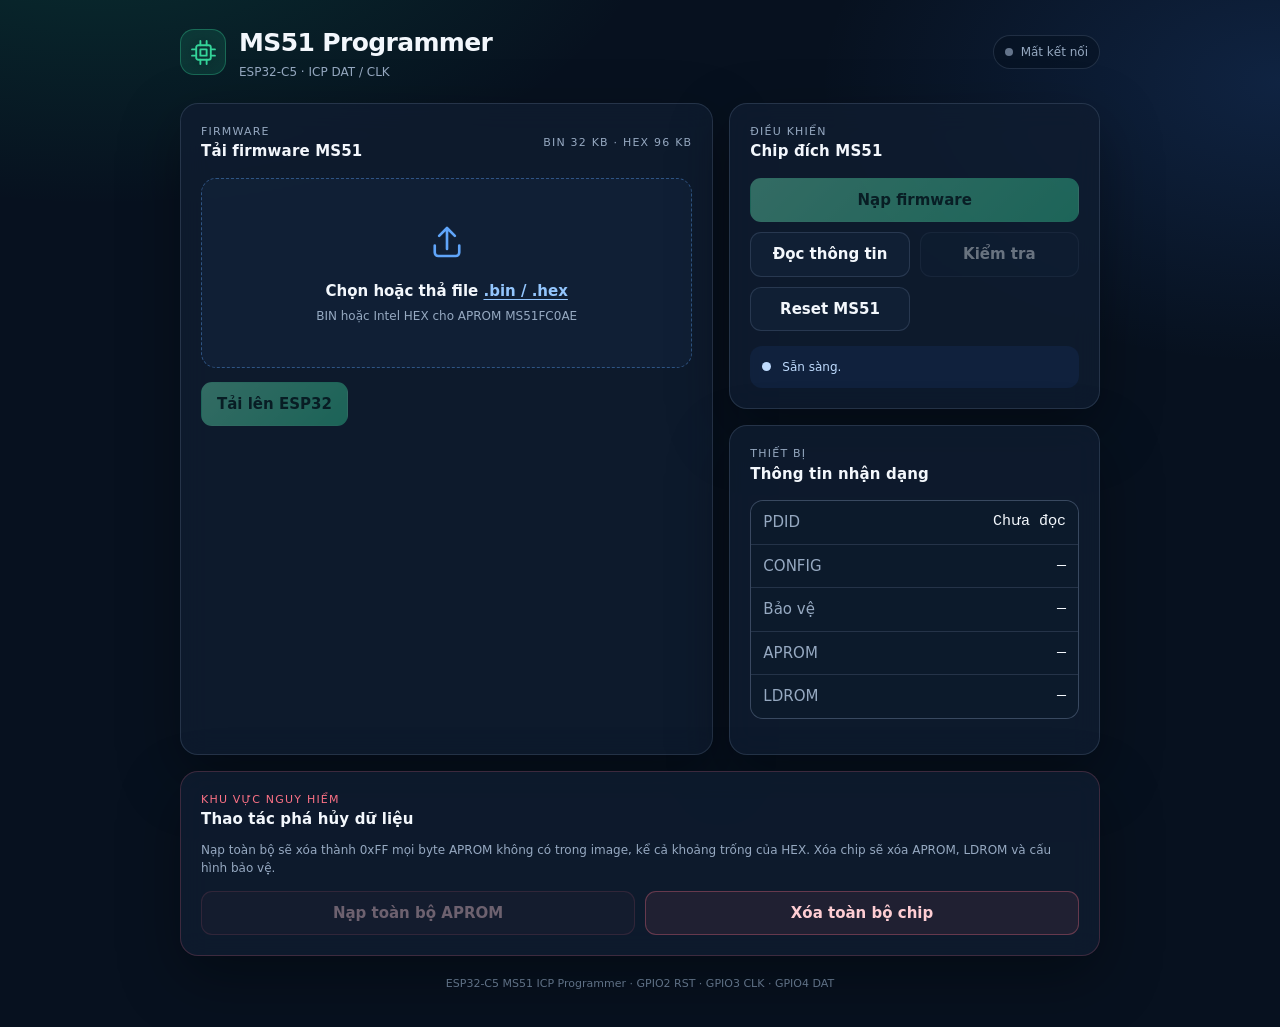
==== main/web/index.html @ 67dba5ea "Add ESP32-C5 MS51 ICP programmer" ====
<!doctype html>
<html lang="vi">
<head>
  <meta charset="utf-8">
  <meta name="viewport" content="width=device-width,initial-scale=1,viewport-fit=cover">
  <meta name="theme-color" content="#07111f">
  <title>MS51 Programmer</title>
  <style>
    :root {
      color-scheme: dark;
      --bg: #07111f;
      --panel: rgba(15, 29, 48, .82);
      --panel-2: #101f34;
      --line: rgba(148, 171, 203, .18);
      --text: #f3f7fc;
      --muted: #96a9c1;
      --primary: #34d399;
      --primary-2: #10b981;
      --blue: #60a5fa;
      --danger: #fb7185;
      --warning: #fbbf24;
      --radius: 18px;
      --shadow: 0 22px 60px rgba(0, 0, 0, .34);
    }

    * { box-sizing: border-box; }

    html { min-height: 100%; }

    body {
      min-height: 100vh;
      margin: 0;
      overflow-x: hidden;
      color: var(--text);
      background:
        radial-gradient(800px 440px at 8% -10%, rgba(16,185,129,.18), transparent 70%),
        radial-gradient(720px 440px at 100% 8%, rgba(59,130,246,.16), transparent 64%),
        var(--bg);
      font: 15px/1.5 system-ui, -apple-system, BlinkMacSystemFont, "Segoe UI", sans-serif;
      -webkit-font-smoothing: antialiased;
    }

    button, input { font: inherit; }

    button { -webkit-tap-highlight-color: transparent; }

    .shell {
      width: min(920px, calc(100% - 28px));
      margin: 0 auto;
      padding: max(24px, env(safe-area-inset-top)) 0 max(34px, env(safe-area-inset-bottom));
    }

    header {
      display: flex;
      align-items: center;
      justify-content: space-between;
      gap: 16px;
      margin-bottom: 22px;
    }

    .brand { display: flex; align-items: center; gap: 13px; min-width: 0; }

    .logo {
      display: grid;
      place-items: center;
      width: 46px;
      height: 46px;
      flex: 0 0 auto;
      border: 1px solid rgba(52,211,153,.35);
      border-radius: 14px;
      color: var(--primary);
      background: rgba(52,211,153,.1);
      box-shadow: inset 0 0 24px rgba(52,211,153,.06);
    }

    .logo svg { width: 25px; height: 25px; }
    h1 { margin: 0; font-size: clamp(19px, 4vw, 25px); letter-spacing: -.025em; }
    .subtitle { margin: 1px 0 0; color: var(--muted); font-size: 12px; }

    .connection {
      display: inline-flex;
      align-items: center;
      gap: 8px;
      flex: 0 0 auto;
      padding: 7px 11px;
      border: 1px solid var(--line);
      border-radius: 999px;
      color: var(--muted);
      background: rgba(7,17,31,.55);
      font-size: 12px;
    }

    .dot { width: 8px; height: 8px; border-radius: 50%; background: #64748b; }
    .connection.online .dot { background: var(--primary); box-shadow: 0 0 0 4px rgba(52,211,153,.12); }
    .connection.online { color: #b8f7dc; }

    .grid { display: grid; min-width: 0; grid-template-columns: 1.18fr .82fr; gap: 16px; }
    .stack { display: grid; min-width: 0; gap: 16px; align-content: start; }

    .card {
      min-width: 0;
      border: 1px solid var(--line);
      border-radius: var(--radius);
      padding: 20px;
      background: var(--panel);
      box-shadow: var(--shadow);
      backdrop-filter: blur(14px);
    }

    .card-head { display: flex; min-width: 0; justify-content: space-between; align-items: center; gap: 14px; margin-bottom: 15px; }
    .card-head > * { min-width: 0; }
    h2 { margin: 0; font-size: 15px; letter-spacing: .01em; }
    .eyebrow { color: var(--muted); font-size: 11px; text-transform: uppercase; letter-spacing: .11em; }

    .dropzone {
      position: relative;
      min-width: 0;
      display: grid;
      place-items: center;
      min-height: 190px;
      padding: 24px;
      border: 1.5px dashed rgba(96,165,250,.4);
      border-radius: 15px;
      text-align: center;
      background: rgba(96,165,250,.045);
      transition: border-color .18s, background .18s, transform .18s;
      cursor: pointer;
    }

    .dropzone:hover, .dropzone.drag { border-color: var(--blue); background: rgba(96,165,250,.09); }
    .dropzone.drag { transform: scale(.995); }
    .dropzone input { position: absolute; width: 1px; height: 1px; opacity: 0; pointer-events: none; }
    .upload-icon { width: 42px; height: 42px; margin: 0 auto 11px; color: var(--blue); }
    .drop-title { margin: 0 0 4px; font-weight: 700; }
    .drop-help { margin: 0; color: var(--muted); font-size: 12px; }
    .browse { color: #93c5fd; text-decoration: underline; text-underline-offset: 3px; }

    .file {
      display: none;
      grid-template-columns: auto 1fr auto;
      gap: 12px;
      align-items: center;
      margin-top: 14px;
      padding: 13px;
      border: 1px solid var(--line);
      border-radius: 13px;
      background: rgba(16,31,52,.85);
    }

    .file.show { display: grid; }
    .file-icon { display: grid; place-items: center; width: 38px; height: 42px; border-radius: 9px; color: var(--primary); background: rgba(52,211,153,.1); font-size: 11px; font-weight: 800; }
    .file-name { max-width: 100%; overflow: hidden; text-overflow: ellipsis; white-space: nowrap; font-weight: 650; }
    .file-meta { color: var(--muted); font: 11px/1.4 ui-monospace, SFMono-Regular, Consolas, monospace; }

    .icon-btn {
      display: grid;
      place-items: center;
      width: 34px;
      height: 34px;
      padding: 0;
      border: 0;
      border-radius: 9px;
      color: var(--muted);
      background: transparent;
      cursor: pointer;
    }

    .icon-btn:hover { color: var(--text); background: rgba(255,255,255,.06); }

    .upload-row { display: flex; align-items: center; gap: 12px; margin-top: 14px; }
    .upload-row .btn { flex: 0 0 auto; }

    .progress { display: none; flex: 1; min-width: 0; }
    .progress.show { display: block; }
    .progress-label { display: flex; justify-content: space-between; margin-bottom: 5px; color: var(--muted); font-size: 11px; }
    .bar { height: 6px; overflow: hidden; border-radius: 99px; background: rgba(148,171,203,.14); }
    .bar > span { display: block; width: 0; height: 100%; border-radius: inherit; background: linear-gradient(90deg, var(--primary-2), var(--primary)); transition: width .15s; }

    .btn {
      min-height: 42px;
      padding: 10px 15px;
      border: 1px solid var(--line);
      border-radius: 11px;
      color: var(--text);
      background: var(--panel-2);
      font-weight: 650;
      cursor: pointer;
      transition: transform .12s, border-color .15s, background .15s, opacity .15s;
    }

    .btn:hover:not(:disabled) { border-color: rgba(148,171,203,.4); background: #162943; }
    .btn:active:not(:disabled) { transform: translateY(1px); }
    .btn:disabled { opacity: .4; cursor: not-allowed; }
    .btn.primary { color: #03251a; border-color: transparent; background: linear-gradient(135deg, #6ee7b7, var(--primary)); }
    .btn.primary:hover:not(:disabled) { background: linear-gradient(135deg, #8af0c7, #43dda7); }
    .btn.danger { color: #fecdd3; border-color: rgba(251,113,133,.32); background: rgba(251,113,133,.08); }
    .btn.danger:hover:not(:disabled) { border-color: rgba(251,113,133,.7); background: rgba(251,113,133,.14); }

    .actions { display: grid; grid-template-columns: 1fr 1fr; gap: 10px; }
    .actions .primary { grid-column: 1 / -1; }

    .status-box {
      display: grid;
      grid-template-columns: auto 1fr;
      gap: 11px;
      align-items: start;
      margin-top: 15px;
      padding: 12px;
      border-radius: 12px;
      color: #bfdbfe;
      background: rgba(59,130,246,.08);
      font-size: 12px;
    }

    .status-box.error { color: #fecdd3; background: rgba(251,113,133,.09); }
    .status-box.success { color: #bbf7d0; background: rgba(52,211,153,.09); }
    .status-box.busy .status-mark { animation: pulse 1s ease-in-out infinite; }
    .status-mark { width: 9px; height: 9px; margin-top: 4px; border-radius: 50%; background: currentColor; }

    .facts { display: grid; gap: 1px; overflow: hidden; border: 1px solid var(--line); border-radius: 13px; background: var(--line); }
    .fact { display: grid; grid-template-columns: 95px 1fr; gap: 10px; padding: 10px 12px; background: rgba(12,25,42,.96); }
    .fact dt { color: var(--muted); }
    .fact dd { margin: 0; text-align: right; overflow-wrap: anywhere; font-family: ui-monospace, SFMono-Regular, Consolas, monospace; }
    .fact .locked { color: var(--danger); }
    .fact .unlocked { color: var(--primary); }

    .danger-card { border-color: rgba(251,113,133,.2); }
    .danger-copy { margin: -5px 0 14px; color: var(--muted); font-size: 12px; }
    .danger-actions { display: grid; grid-template-columns: 1fr 1fr; gap: 10px; }

    dialog {
      width: min(430px, calc(100% - 28px));
      padding: 0;
      border: 1px solid rgba(251,113,133,.3);
      border-radius: 18px;
      color: var(--text);
      background: #0d1b2e;
      box-shadow: 0 30px 90px rgba(0,0,0,.65);
    }

    dialog::backdrop { background: rgba(2,8,18,.78); backdrop-filter: blur(5px); }
    .modal { padding: 22px; }
    .modal h3 { margin: 0 0 8px; font-size: 18px; }
    .modal p { margin: 0 0 15px; color: var(--muted); font-size: 13px; }
    .modal label { display: block; margin-bottom: 6px; font-size: 12px; }
    .confirm-input { width: 100%; height: 44px; padding: 0 12px; border: 1px solid var(--line); border-radius: 10px; outline: none; color: var(--text); background: #081524; }
    .confirm-input:focus { border-color: var(--danger); box-shadow: 0 0 0 3px rgba(251,113,133,.1); }
    .modal-actions { display: flex; justify-content: flex-end; gap: 9px; margin-top: 17px; }

    .toast {
      position: fixed;
      left: 50%;
      bottom: max(18px, env(safe-area-inset-bottom));
      z-index: 20;
      max-width: calc(100% - 28px);
      padding: 11px 15px;
      border: 1px solid var(--line);
      border-radius: 11px;
      color: var(--text);
      background: #12233a;
      box-shadow: var(--shadow);
      opacity: 0;
      transform: translate(-50%, 15px);
      pointer-events: none;
      transition: opacity .2s, transform .2s;
      font-size: 13px;
    }

    .toast.show { opacity: 1; transform: translate(-50%, 0); }
    .toast.error { border-color: rgba(251,113,133,.45); }
    footer { padding: 20px 4px 0; color: #6f839c; text-align: center; font-size: 11px; }

    @keyframes pulse { 50% { opacity: .3; transform: scale(.75); } }

    @media (max-width: 720px) {
      .grid { grid-template-columns: 1fr; }
      .card { padding: 17px; }
      .connection .connection-label { display: none; }
      .dropzone { min-height: 165px; }
    }

    @media (max-width: 480px) {
      .shell { width: min(100% - 20px, 920px); }
      .danger-actions, .actions { grid-template-columns: 1fr; }
      .actions .primary { grid-column: auto; }
      .upload-row { align-items: stretch; flex-direction: column; }
      .fact { grid-template-columns: 78px 1fr; }
      .card-head { align-items: flex-start; flex-wrap: wrap; }
    }

    @media (prefers-reduced-motion: reduce) {
      *, *::before, *::after { scroll-behavior: auto !important; transition: none !important; animation-duration: .001ms !important; }
    }
  </style>
</head>
<body>
  <main class="shell">
    <header>
      <div class="brand">
        <div class="logo" aria-hidden="true">
          <svg viewBox="0 0 24 24" fill="none" stroke="currentColor" stroke-width="1.8" stroke-linecap="round" stroke-linejoin="round"><rect x="5" y="5" width="14" height="14" rx="2"/><path d="M9 1v4m6-4v4M9 19v4m6-4v4M1 9h4m-4 6h4m14-6h4m-4 6h4M9 9h6v6H9z"/></svg>
        </div>
        <div>
          <h1>MS51 Programmer</h1>
          <p class="subtitle">ESP32-C5 · ICP DAT / CLK</p>
        </div>
      </div>
      <div class="connection" id="connection" title="Kết nối tới ESP32">
        <span class="dot"></span>
        <span class="connection-label" id="connectionText">Đang kết nối</span>
      </div>
    </header>

    <div class="grid">
      <section class="card" aria-labelledby="uploadTitle">
        <div class="card-head">
          <div>
            <div class="eyebrow">Firmware</div>
            <h2 id="uploadTitle">Tải firmware MS51</h2>
          </div>
          <span class="eyebrow">BIN 32 KB · HEX 96 KB</span>
        </div>

        <label class="dropzone" id="dropzone" for="fileInput">
          <input type="file" id="fileInput" accept=".bin,.hex,.ihex,.ihx,application/octet-stream,text/plain">
          <div>
            <svg class="upload-icon" viewBox="0 0 24 24" fill="none" stroke="currentColor" stroke-width="1.5" stroke-linecap="round" stroke-linejoin="round" aria-hidden="true"><path d="M12 16V4m0 0L7.5 8.5M12 4l4.5 4.5M5 14v4a2 2 0 002 2h10a2 2 0 002-2v-4"/></svg>
            <p class="drop-title">Chọn hoặc thả file <span class="browse">.bin / .hex</span></p>
            <p class="drop-help">BIN hoặc Intel HEX cho APROM MS51FC0AE</p>
          </div>
        </label>

        <div class="file" id="fileCard">
          <div class="file-icon" id="fileKind">BIN</div>
          <div style="min-width:0">
            <div class="file-name" id="fileName">—</div>
            <div class="file-meta"><span id="fileSize">—</span> · CRC32 <span id="fileCrc">—</span></div>
          </div>
          <button class="icon-btn" id="removeFile" type="button" aria-label="Bỏ file đã chọn" title="Bỏ file">✕</button>
        </div>

        <div class="upload-row">
          <button class="btn primary" id="uploadBtn" type="button" disabled>Tải lên ESP32</button>
          <div class="progress" id="progress">
            <div class="progress-label"><span id="progressText">Đang tải lên…</span><span id="progressPct">0%</span></div>
            <div class="bar"><span id="progressBar"></span></div>
          </div>
        </div>
      </section>

      <div class="stack">
        <section class="card" aria-labelledby="controlTitle">
          <div class="card-head">
            <div>
              <div class="eyebrow">Điều khiển</div>
              <h2 id="controlTitle">Chip đích MS51</h2>
            </div>
          </div>
          <div class="actions">
            <button class="btn primary action" data-action="program" data-needs-image type="button">Nạp firmware</button>
            <button class="btn action" data-action="info" type="button">Đọc thông tin</button>
            <button class="btn action" data-action="verify" data-needs-image type="button">Kiểm tra</button>
            <button class="btn action" data-action="reset" type="button">Reset MS51</button>
          </div>
          <div class="status-box" id="statusBox" role="status" aria-live="polite">
            <span class="status-mark"></span>
            <span id="statusText">Sẵn sàng.</span>
          </div>
        </section>

        <section class="card" aria-labelledby="deviceTitle">
          <div class="card-head">
            <div>
              <div class="eyebrow">Thiết bị</div>
              <h2 id="deviceTitle">Thông tin nhận dạng</h2>
            </div>
          </div>
          <dl class="facts">
            <div class="fact"><dt>PDID</dt><dd id="pdid">Chưa đọc</dd></div>
            <div class="fact"><dt>CONFIG</dt><dd id="config">—</dd></div>
            <div class="fact"><dt>Bảo vệ</dt><dd id="security">—</dd></div>
            <div class="fact"><dt>APROM</dt><dd id="aprom">—</dd></div>
            <div class="fact"><dt>LDROM</dt><dd id="ldrom">—</dd></div>
          </dl>
        </section>
      </div>
    </div>

    <section class="card danger-card" style="margin-top:16px" aria-labelledby="dangerTitle">
      <div class="card-head">
        <div>
          <div class="eyebrow" style="color:var(--danger)">Khu vực nguy hiểm</div>
          <h2 id="dangerTitle">Thao tác phá hủy dữ liệu</h2>
        </div>
      </div>
      <p class="danger-copy">Nạp toàn bộ sẽ xóa thành 0xFF mọi byte APROM không có trong image, kể cả khoảng trống của HEX. Xóa chip sẽ xóa APROM, LDROM và cấu hình bảo vệ.</p>
      <div class="danger-actions">
        <button class="btn danger destructive" data-action="program-full" data-needs-image type="button">Nạp toàn bộ APROM</button>
        <button class="btn danger destructive" data-action="erase" type="button">Xóa toàn bộ chip</button>
      </div>
    </section>

    <footer><span id="wifiInfo">ESP32-C5 MS51 ICP Programmer</span> · GPIO2 RST · GPIO3 CLK · GPIO4 DAT</footer>
  </main>

  <dialog id="confirmDialog">
    <form class="modal" method="dialog" id="confirmForm">
      <h3 id="confirmTitle">Xác nhận thao tác</h3>
      <p id="confirmMessage"></p>
      <label for="confirmInput">Nhập chính xác <strong>CONFIRM</strong> để tiếp tục:</label>
      <input class="confirm-input" id="confirmInput" autocomplete="off" spellcheck="false" placeholder="CONFIRM">
      <div class="modal-actions">
        <button class="btn" value="cancel" type="submit">Hủy</button>
        <button class="btn danger" id="confirmBtn" value="confirm" type="submit" disabled>Xác nhận</button>
      </div>
    </form>
  </dialog>

  <div class="toast" id="toast" role="status" aria-live="polite"></div>

  <script>
    (() => {
      'use strict';

      const $ = (selector) => document.querySelector(selector);
      const els = {
        connection: $('#connection'), connectionText: $('#connectionText'),
        dropzone: $('#dropzone'), input: $('#fileInput'), fileCard: $('#fileCard'),
        fileName: $('#fileName'), fileSize: $('#fileSize'), fileCrc: $('#fileCrc'), fileKind: $('#fileKind'),
        remove: $('#removeFile'), upload: $('#uploadBtn'), progress: $('#progress'),
        progressText: $('#progressText'), progressPct: $('#progressPct'), progressBar: $('#progressBar'),
        statusBox: $('#statusBox'), statusText: $('#statusText'), toast: $('#toast'),
        wifiInfo: $('#wifiInfo'), dialog: $('#confirmDialog'), confirmForm: $('#confirmForm'),
        confirmTitle: $('#confirmTitle'), confirmMessage: $('#confirmMessage'),
        confirmInput: $('#confirmInput'), confirmBtn: $('#confirmBtn')
      };

      const state = { file: null, crc32: null, selectedUploaded: false, uploadedGeneration: 0, serverImage: null, imageReady: false, busy: false, localBusy: false, pendingDanger: null };
      let toastTimer;

      const crcTable = (() => {
        const table = new Uint32Array(256);
        for (let n = 0; n < 256; n++) {
          let c = n;
          for (let k = 0; k < 8; k++) c = (c & 1) ? (0xEDB88320 ^ (c >>> 1)) : (c >>> 1);
          table[n] = c >>> 0;
        }
        return table;
      })();

      function crc32(buffer) {
        const bytes = new Uint8Array(buffer);
        let crc = 0xFFFFFFFF;
        for (const byte of bytes) crc = crcTable[(crc ^ byte) & 0xFF] ^ (crc >>> 8);
        return (crc ^ 0xFFFFFFFF) >>> 0;
      }

      function hex32(value) {
        if (typeof value === 'string') return value.toUpperCase().startsWith('0X') ? value.toUpperCase() : value;
        return '0x' + (Number(value) >>> 0).toString(16).padStart(8, '0').toUpperCase();
      }

      function formatBytes(bytes) {
        const n = Number(bytes) || 0;
        if (n < 1024) return n + ' B';
        return (n / 1024).toFixed(n % 1024 ? 1 : 0) + ' KB';
      }

      function setOnline(online) {
        els.connection.classList.toggle('online', online);
        els.connectionText.textContent = online ? 'Đã kết nối' : 'Mất kết nối';
      }

      function setStatus(message, kind = '') {
        els.statusText.textContent = message || 'Sẵn sàng.';
        els.statusBox.className = 'status-box' + (kind ? ' ' + kind : '');
      }

      function toast(message, error = false) {
        clearTimeout(toastTimer);
        els.toast.textContent = message;
        els.toast.className = 'toast show' + (error ? ' error' : '');
        toastTimer = setTimeout(() => { els.toast.className = 'toast'; }, 3200);
      }

      function updateButtons() {
        document.querySelectorAll('button.action, button.destructive').forEach((button) => {
          button.disabled = state.busy || state.localBusy || (button.hasAttribute('data-needs-image') && !state.imageReady);
        });
        els.upload.disabled = state.busy || state.localBusy || !state.file;
        els.remove.disabled = state.busy || state.localBusy;
      }

      function setBusy(busy, message) {
        state.localBusy = busy;
        updateButtons();
        if (message) setStatus(message, busy ? 'busy' : '');
      }

      async function parseResponse(response) {
        const text = await response.text();
        let data = {};
        if (text) {
          try { data = JSON.parse(text); }
          catch (_) { data = { message: text }; }
        }
        if (!response.ok || data.ok === false) throw new Error(data.message || `Lỗi HTTP ${response.status}`);
        return data;
      }

      async function api(path, options = {}) {
        const response = await fetch(path, { cache: 'no-store', ...options });
        return parseResponse(response);
      }

      async function selectFile(file) {
        if (!file) return;
        const name = file.name.toLowerCase();
        const isHex = name.endsWith('.hex') || name.endsWith('.ihex') || name.endsWith('.ihx');
        const isBin = name.endsWith('.bin');
        if (!isBin && !isHex) return toast('Chỉ chấp nhận file .bin hoặc Intel HEX (.hex)', true);
        const maxSize = isHex ? 96 * 1024 : 32768;
        if (file.size < 1 || file.size > maxSize) return toast(`Dung lượng phải từ 1 đến ${maxSize} byte`, true);
        state.file = file;
        state.crc32 = crc32(await file.arrayBuffer());
        state.selectedUploaded = false;
        state.uploadedGeneration = 0;
        state.imageReady = false;
        els.fileName.textContent = file.name;
        els.fileSize.textContent = formatBytes(file.size);
        els.fileCrc.textContent = hex32(state.crc32);
        els.fileKind.textContent = isHex ? 'HEX' : 'BIN';
        els.remove.style.visibility = 'visible';
        els.fileCard.classList.add('show');
        els.progress.classList.remove('show');
        updateButtons();
        setStatus('Đã chọn file. Nhấn “Tải lên ESP32”.');
      }

      function clearSelectedFile() {
        state.file = null;
        state.crc32 = null;
        state.selectedUploaded = false;
        state.uploadedGeneration = 0;
        els.input.value = '';
        els.fileCard.classList.remove('show');
        els.progress.classList.remove('show');
        renderImage(state.serverImage);
      }

      function uploadFile() {
        if (!state.file || state.busy || state.localBusy) return;
        setBusy(true, 'Đang tải firmware lên ESP32…');
        els.progress.classList.add('show');
        els.progressBar.style.width = '0%';
        els.progressPct.textContent = '0%';

        const xhr = new XMLHttpRequest();
        xhr.open('POST', '/api/upload');
        xhr.setRequestHeader('Content-Type', 'application/octet-stream');
        xhr.setRequestHeader('X-Filename', encodeURIComponent(state.file.name));
        xhr.upload.onprogress = (event) => {
          if (!event.lengthComputable) return;
          const pct = Math.round(event.loaded * 100 / event.total);
          els.progressBar.style.width = pct + '%';
          els.progressPct.textContent = pct + '%';
        };
        xhr.onerror = () => finishUpload(false, 'Không thể kết nối tới ESP32');
        xhr.ontimeout = () => finishUpload(false, 'Tải lên quá thời gian');
        xhr.timeout = 20000;
        xhr.onload = () => {
          let data = {};
          try { data = xhr.responseText ? JSON.parse(xhr.responseText) : {}; }
          catch (_) { data = { message: xhr.responseText }; }
          const ok = xhr.status >= 200 && xhr.status < 300 && data.ok !== false;
          finishUpload(ok, data.message || (ok ? 'Đã lưu firmware vào ESP32.' : `Lỗi HTTP ${xhr.status}`));
          if (ok) {
            state.selectedUploaded = true;
            state.imageReady = true;
            state.uploadedGeneration = Number(data.image?.generation || 0);
            if (data.image) renderImage(data.image);
            els.progressBar.style.width = '100%';
            els.progressPct.textContent = '100%';
            setTimeout(refreshStatus, 350);
          }
        };
        xhr.send(state.file);
      }

      function finishUpload(ok, message) {
        setBusy(false);
        setOnline(ok || els.connection.classList.contains('online'));
        setStatus(message, ok ? 'success' : 'error');
        toast(message, !ok);
        if (!ok) els.progress.classList.remove('show');
      }

      function renderImage(image) {
        state.serverImage = image || null;
        const remoteReady = Boolean(image && image.valid && Number(image.size) > 0);
        const localMatches = !state.file || (state.selectedUploaded &&
          (state.uploadedGeneration > 0
            ? Number(image?.generation) === state.uploadedGeneration
            : (Number(image?.size) === state.file.size &&
               (Number(image?.crc32) >>> 0) === (Number(state.crc32) >>> 0))));
        if (state.file && state.selectedUploaded && remoteReady && !localMatches) {
          state.selectedUploaded = false;
          setStatus('Firmware trên ESP32 đã được thiết bị khác thay đổi. Hãy tải lại file đã chọn.', 'error');
          toast('Firmware trên ESP32 đã thay đổi; thao tác nạp đã bị khóa.', true);
        }
        state.imageReady = remoteReady && localMatches;
        if (!state.file) {
          els.fileCard.classList.toggle('show', remoteReady);
          if (remoteReady) {
            els.fileName.textContent = image.name || 'firmware.bin';
            const covered = Number(image.covered_size || image.size);
            els.fileSize.textContent = covered === Number(image.size)
              ? formatBytes(image.size)
              : `${formatBytes(covered)} / ${formatBytes(image.size)} vùng APROM`;
            els.fileCrc.textContent = hex32(image.crc32);
            els.fileKind.textContent = image.format === 'intel-hex' ? 'HEX' : 'BIN';
            els.remove.style.visibility = 'hidden';
          }
        }
        updateButtons();
      }

      function value(obj, ...keys) {
        for (const key of keys) if (obj && obj[key] !== undefined && obj[key] !== null) return obj[key];
        return null;
      }

      function renderInfo(data) {
        const identity = data.identity || data;
        let pdid = value(identity, 'pdid', 'part_id', 'partId');
        const did = value(identity, 'device_id', 'deviceId');
        const pid = value(identity, 'product_id', 'productId');
        if (pdid === null && did !== null && pid !== null) pdid = ((Number(pid) << 16) | Number(did)) >>> 0;
        const config = value(data, 'config');
        const locked = value(data, 'locked', 'security_locked');
        const aprom = value(data, 'aprom_size', 'aprom');
        const ldrom = value(data, 'ldrom_size', 'ldrom');
        $('#pdid').textContent = pdid === null ? '—' : hex32(pdid);
        $('#config').textContent = Array.isArray(config) ? config.map(v => Number(v).toString(16).padStart(2, '0').toUpperCase()).join(' ') : (config ?? '—');
        $('#security').textContent = locked === null ? '—' : (locked ? 'ĐÃ KHÓA' : 'Không khóa');
        $('#security').className = locked === null ? '' : (locked ? 'locked' : 'unlocked');
        $('#aprom').textContent = aprom === null ? '—' : formatBytes(aprom);
        $('#ldrom').textContent = ldrom === null ? '—' : formatBytes(ldrom);
      }

      async function runAction(action, destructive = false) {
        if (state.busy || state.localBusy) return;
        const labels = { info: 'Đang đọc thông tin MS51…', program: 'Đang nạp firmware…', verify: 'Đang kiểm tra firmware…', reset: 'Đang reset MS51…', 'program-full': 'Đang nạp toàn bộ APROM…', erase: 'Đang xóa toàn bộ chip…' };
        setBusy(true, labels[action] || 'Đang xử lý…');
        try {
          const options = {
            method: 'POST',
            headers: { 'Content-Type': 'application/json' },
            body: JSON.stringify({ generation: Number(state.serverImage?.generation || 0) })
          };
          if (destructive) {
            options.body = JSON.stringify({
              generation: Number(state.serverImage?.generation || 0),
              confirm: 'CONFIRM'
            });
          }
          const data = await api('/api/' + action, options);
          if (action === 'info') renderInfo(data);
          const message = data.message || (action === 'info' ? 'Đã đọc thông tin MS51.' : 'Thao tác hoàn tất.');
          if (data.accepted) {
            state.busy = true;
            setStatus(message, 'busy');
          } else {
            setStatus(message, 'success');
            toast(message);
          }
          setOnline(true);
        } catch (error) {
          setStatus(error.message, 'error');
          toast(error.message, true);
        } finally {
          setBusy(false);
          setTimeout(refreshStatus, 500);
        }
      }

      function requestDanger(action) {
        state.pendingDanger = action;
        const full = action === 'program-full';
        els.confirmTitle.textContent = full ? 'Nạp toàn bộ APROM?' : 'Xóa toàn bộ chip?';
        els.confirmMessage.textContent = full
          ? 'Mọi byte APROM không có trong image sẽ bị xóa thành 0xFF, kể cả khoảng trống của HEX. Thao tác không thể hoàn tác.'
          : 'APROM, LDROM và CONFIG sẽ bị xóa. Chỉ dùng để mở khóa hoặc làm sạch chip.';
        els.confirmInput.value = '';
        els.confirmBtn.disabled = true;
        if (typeof els.dialog.showModal === 'function') {
          els.dialog.showModal();
          setTimeout(() => els.confirmInput.focus(), 50);
        } else if (window.prompt('Nhập CONFIRM để tiếp tục:') === 'CONFIRM') {
          runAction(action, true);
        }
      }

      async function refreshStatus() {
        if (state.localBusy) return;
        try {
          const data = await api('/api/status');
          setOnline(true);
          if (data.wifi) els.wifiInfo.textContent = `${data.wifi.ssid || 'ESP32-C5'} · ${data.wifi.ip || '192.168.4.1'}`;
          renderImage(data.image);
          if (data.busy) {
            state.busy = true;
            updateButtons();
            setStatus(data.last_message || 'ESP32 đang xử lý…', 'busy');
          } else {
            state.busy = false;
            updateButtons();
            if (data.last_message) {
              const failed = data.last_error && data.last_error !== 'ESP_OK';
              setStatus(data.last_message, failed ? 'error' : '');
            }
          }
        } catch (_) {
          setOnline(false);
        }
      }

      els.input.addEventListener('change', () => selectFile(els.input.files[0]));
      els.remove.addEventListener('click', clearSelectedFile);
      els.upload.addEventListener('click', uploadFile);
      ['dragenter', 'dragover'].forEach(name => els.dropzone.addEventListener(name, event => { event.preventDefault(); els.dropzone.classList.add('drag'); }));
      ['dragleave', 'drop'].forEach(name => els.dropzone.addEventListener(name, event => { event.preventDefault(); els.dropzone.classList.remove('drag'); }));
      els.dropzone.addEventListener('drop', event => selectFile(event.dataTransfer.files[0]));
      document.querySelectorAll('.action').forEach(button => button.addEventListener('click', () => runAction(button.dataset.action)));
      document.querySelectorAll('.destructive').forEach(button => button.addEventListener('click', () => requestDanger(button.dataset.action)));
      els.confirmInput.addEventListener('input', () => { els.confirmBtn.disabled = els.confirmInput.value !== 'CONFIRM'; });
      els.confirmForm.addEventListener('submit', event => {
        if (event.submitter && event.submitter.value === 'confirm') {
          event.preventDefault();
          if (els.confirmInput.value !== 'CONFIRM') return;
          const action = state.pendingDanger;
          els.dialog.close();
          runAction(action, true);
        }
      });

      updateButtons();
      refreshStatus();
      setInterval(refreshStatus, 3000);
    })();
  </script>
</body>
</html>
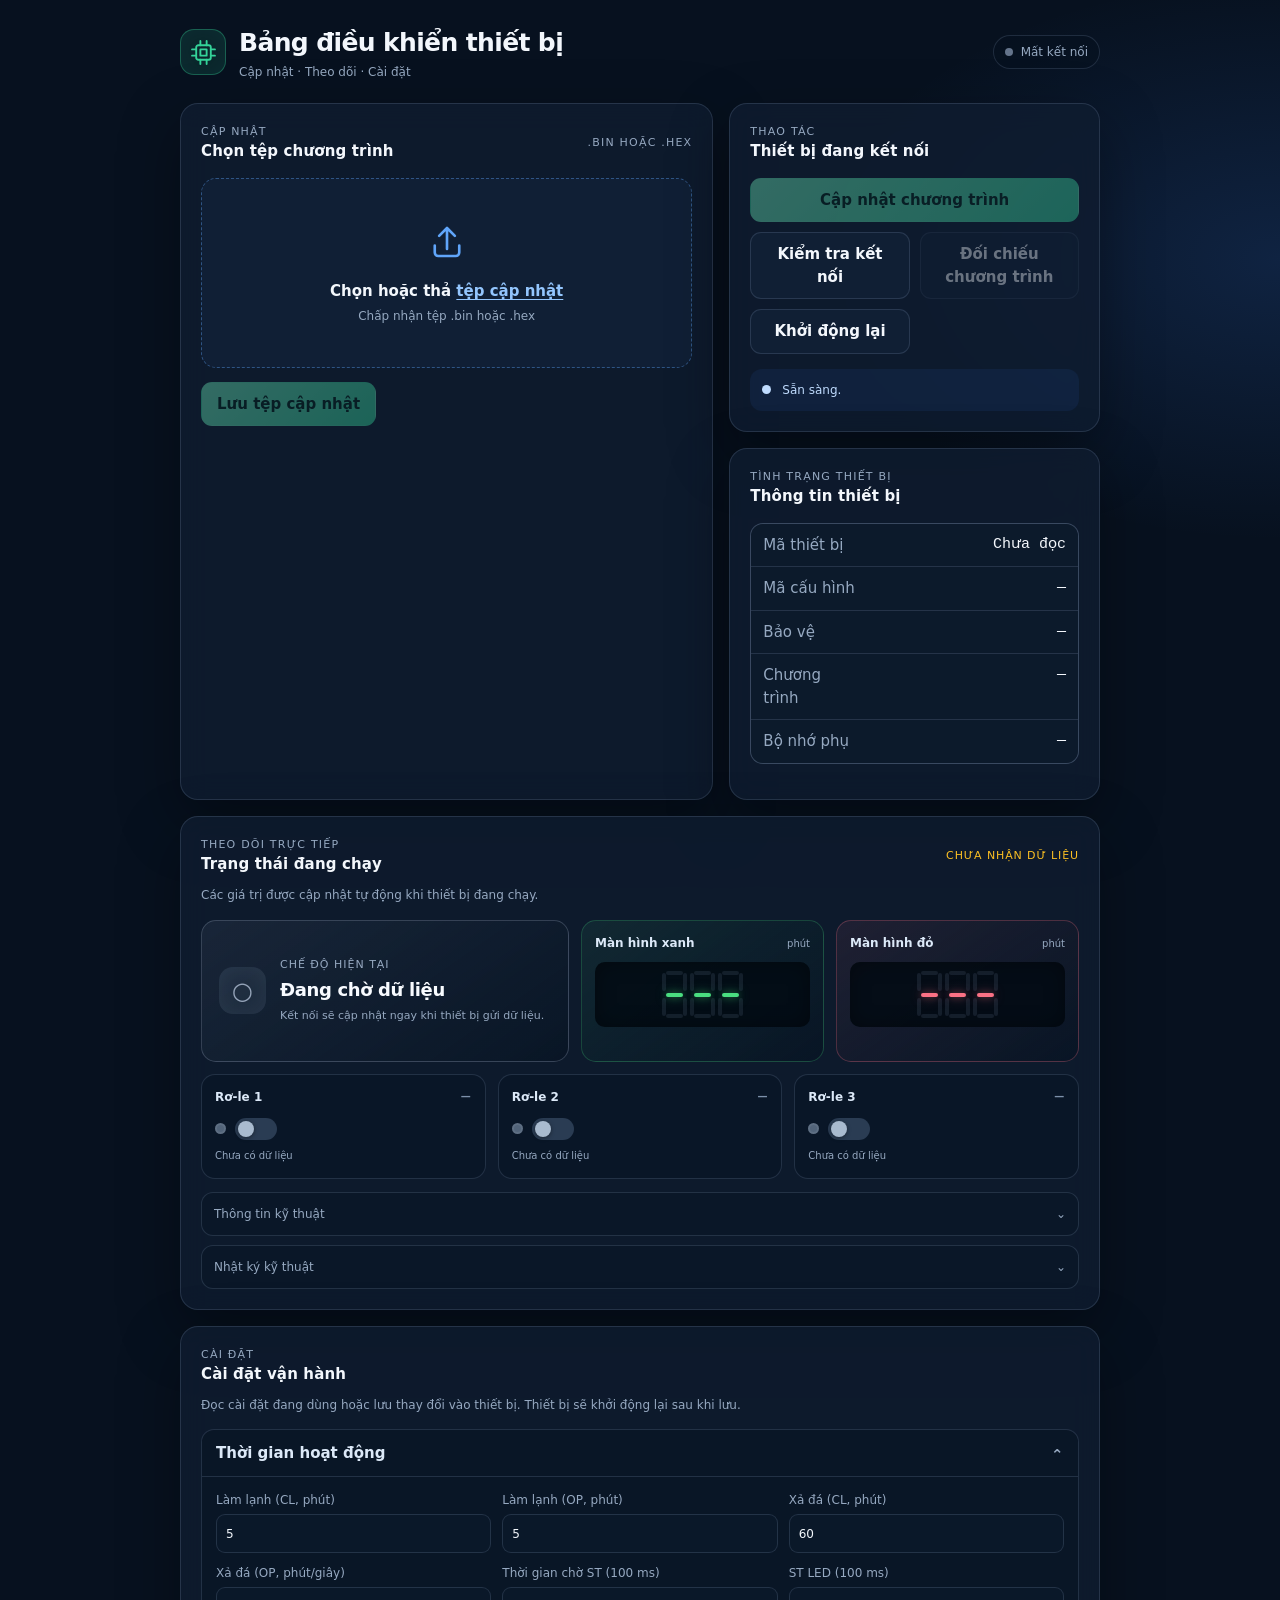
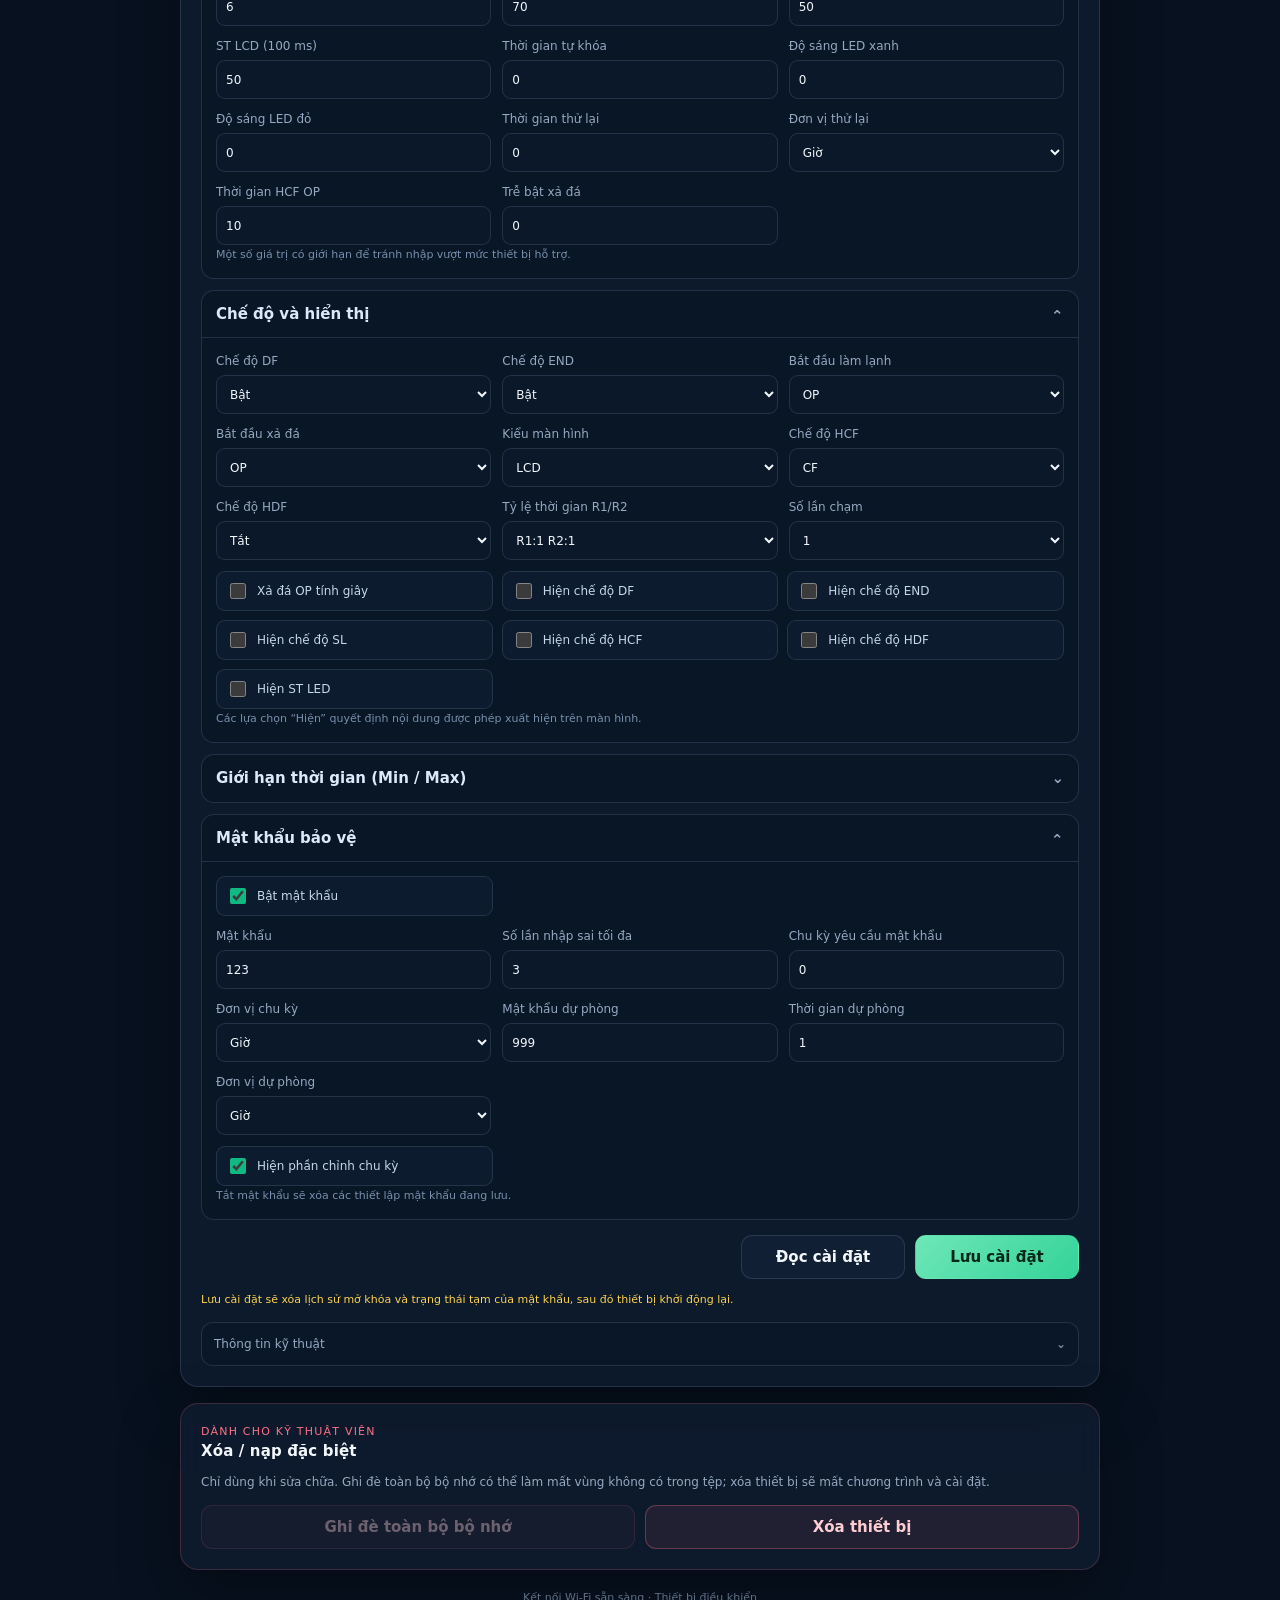
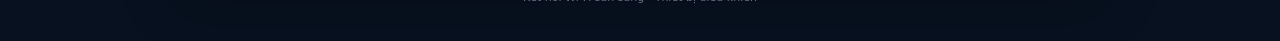
==== commit 78884416: "Add MS51 UART control dashboard" ====
--- a/main/web/index.html
+++ b/main/web/index.html
@@ -4,7 +4,7 @@
   <meta charset="utf-8">
   <meta name="viewport" content="width=device-width,initial-scale=1,viewport-fit=cover">
   <meta name="theme-color" content="#07111f">
-  <title>MS51 Programmer</title>
+  <title>Bảng điều khiển thiết bị</title>
   <style>
     :root {
       color-scheme: dark;
@@ -40,7 +40,7 @@
       -webkit-font-smoothing: antialiased;
     }
 
-    button, input { font: inherit; }
+    button, input, select { font: inherit; }
 
     button { -webkit-tap-highlight-color: transparent; }
 
@@ -227,6 +227,219 @@
     .danger-card { border-color: rgba(251,113,133,.2); }
     .danger-copy { margin: -5px 0 14px; color: var(--muted); font-size: 12px; }
     .danger-actions { display: grid; grid-template-columns: 1fr 1fr; gap: 10px; }
+
+    .debug-card { margin-top: 16px; }
+    .debug-copy { margin: -5px 0 16px; color: var(--muted); font-size: 12px; }
+    .debug-state { color: var(--muted); font-size: 11px; text-transform: uppercase; letter-spacing: .08em; }
+    .debug-state.live { color: var(--primary); }
+    .debug-state.waiting { color: var(--warning); }
+    .debug-state.paused { color: var(--blue); }
+
+    .runtime-visuals { display: grid; grid-template-columns: minmax(190px, .85fr) minmax(330px, 1.15fr); gap: 12px; }
+    .mode-panel {
+      --mode-color: #94a3b8;
+      --mode-line: rgba(148,163,184,.3);
+      --mode-bg: rgba(148,163,184,.09);
+      display: flex;
+      min-height: 142px;
+      align-items: center;
+      gap: 14px;
+      padding: 17px;
+      border: 1px solid var(--mode-line);
+      border-radius: 15px;
+      background: linear-gradient(145deg, var(--mode-bg), rgba(8,21,36,.72));
+    }
+    .mode-panel[data-mode="cool"] { --mode-color: #60a5fa; --mode-line: rgba(96,165,250,.4); --mode-bg: rgba(96,165,250,.12); }
+    .mode-panel[data-mode="ice"] { --mode-color: #67e8f9; --mode-line: rgba(103,232,249,.4); --mode-bg: rgba(103,232,249,.1); }
+    .mode-panel[data-mode="setting"] { --mode-color: #fbbf24; --mode-line: rgba(251,191,36,.38); --mode-bg: rgba(251,191,36,.1); }
+    .mode-panel[data-mode="advanced"] { --mode-color: #c084fc; --mode-line: rgba(192,132,252,.42); --mode-bg: rgba(192,132,252,.11); }
+    .mode-panel[data-mode="password"] { --mode-color: #fb7185; --mode-line: rgba(251,113,133,.4); --mode-bg: rgba(251,113,133,.11); }
+    .mode-icon {
+      display: grid;
+      place-items: center;
+      width: 47px;
+      height: 47px;
+      flex: 0 0 auto;
+      border-radius: 14px;
+      color: var(--mode-color);
+      background: var(--mode-bg);
+      box-shadow: inset 0 0 18px var(--mode-bg);
+      font-size: 24px;
+    }
+    .runtime-label { display: block; color: var(--muted); font-size: 11px; text-transform: uppercase; letter-spacing: .09em; }
+    .mode-value { display: block; margin-top: 3px; color: #f8fbff; font-size: 18px; letter-spacing: -.02em; }
+    .mode-help { display: block; margin-top: 5px; color: var(--muted); font-size: 11px; }
+
+    .display-cluster { display: grid; grid-template-columns: repeat(2, minmax(0, 1fr)); gap: 12px; }
+    .display-card {
+      --display: #4ade80;
+      --display-glow: rgba(74,222,128,.38);
+      --display-line: rgba(74,222,128,.24);
+      --display-bg: rgba(74,222,128,.08);
+      min-width: 0;
+      padding: 13px;
+      border: 1px solid var(--display-line);
+      border-radius: 15px;
+      background: linear-gradient(145deg, var(--display-bg), rgba(8,21,36,.82));
+    }
+    .display-card.red { --display: #fb7185; --display-glow: rgba(251,113,133,.35); --display-line: rgba(251,113,133,.28); --display-bg: rgba(251,113,133,.08); }
+    .display-top { display: flex; align-items: baseline; justify-content: space-between; gap: 8px; color: #dce9f8; font-size: 12px; font-weight: 700; }
+    .display-unit { color: var(--muted); font-size: 10px; font-weight: 500; }
+    .seven-seg {
+      display: flex;
+      min-height: 65px;
+      align-items: center;
+      justify-content: center;
+      gap: 3px;
+      margin-top: 10px;
+      padding: 7px;
+      border-radius: 10px;
+      color: var(--display);
+      background: rgba(2,10,19,.82);
+      box-shadow: inset 0 0 20px rgba(0,0,0,.36);
+    }
+    .seg-digit { position: relative; width: 25px; height: 47px; flex: 0 0 auto; }
+    .seg {
+      position: absolute;
+      border-radius: 4px;
+      background: rgba(148,171,203,.12);
+      transition: background .18s, box-shadow .18s;
+    }
+    .seg.active { background: var(--display); box-shadow: 0 0 7px var(--display-glow), 0 0 13px var(--display-glow); }
+    .seg.a, .seg.g, .seg.d { left: 4px; width: 17px; height: 4px; }
+    .seg.a { top: 0; }
+    .seg.g { top: 22px; }
+    .seg.d { bottom: 0; }
+    .seg.b, .seg.c, .seg.e, .seg.f { width: 4px; height: 18px; }
+    .seg.b, .seg.c { right: 0; }
+    .seg.f, .seg.e { left: 0; }
+    .seg.b, .seg.f { top: 2px; }
+    .seg.c, .seg.e { bottom: 2px; }
+
+    .relay-grid { display: grid; grid-template-columns: repeat(3, minmax(0, 1fr)); gap: 12px; margin-top: 12px; }
+    .relay-card {
+      min-width: 0;
+      padding: 13px;
+      border: 1px solid var(--line);
+      border-radius: 14px;
+      background: rgba(8,21,36,.56);
+      transition: border-color .2s, background .2s, box-shadow .2s;
+    }
+    .relay-card.is-on { border-color: rgba(52,211,153,.4); background: linear-gradient(145deg, rgba(52,211,153,.12), rgba(8,21,36,.66)); box-shadow: inset 0 0 18px rgba(52,211,153,.05); }
+    .relay-head { display: flex; align-items: center; justify-content: space-between; gap: 7px; }
+    .relay-name { color: #dce9f8; font-size: 12px; font-weight: 700; }
+    .relay-state { color: #7c90aa; font-size: 10px; font-weight: 800; letter-spacing: .08em; }
+    .relay-card.is-on .relay-state { color: var(--primary); }
+    .relay-graphic { display: flex; align-items: center; gap: 9px; margin-top: 12px; }
+    .relay-indicator { width: 11px; height: 11px; border-radius: 50%; background: #52647a; box-shadow: inset 0 0 0 2px rgba(255,255,255,.07); }
+    .relay-card.is-on .relay-indicator { background: var(--primary); box-shadow: 0 0 0 4px rgba(52,211,153,.1), 0 0 12px rgba(52,211,153,.75); animation: relay-glow 1.7s ease-in-out infinite; }
+    .relay-switch { position: relative; width: 42px; height: 22px; border-radius: 99px; background: #2a3c53; transition: background .18s; }
+    .relay-switch::after { position: absolute; top: 3px; left: 3px; width: 16px; height: 16px; border-radius: 50%; content: ''; background: #a9bbcf; box-shadow: 0 1px 4px rgba(0,0,0,.4); transition: transform .18s, background .18s; }
+    .relay-card.is-on .relay-switch { background: rgba(52,211,153,.67); }
+    .relay-card.is-on .relay-switch::after { transform: translateX(20px); background: #ebfff6; }
+    .relay-helper { display: block; min-height: 17px; margin-top: 8px; color: var(--muted); font-size: 10px; }
+    .relay-card.is-on .relay-helper { color: #a7e9ca; }
+
+    .technical-help { margin-top: 13px; border: 1px solid var(--line); border-radius: 12px; background: rgba(8,21,36,.38); }
+    .technical-help + .technical-help { margin-top: 9px; }
+    .technical-help summary { display: flex; align-items: center; min-height: 42px; padding: 10px 12px; cursor: pointer; color: var(--muted); font-size: 12px; list-style: none; }
+    .technical-help summary::-webkit-details-marker { display: none; }
+    .technical-help summary::after { margin-left: auto; content: '⌄'; transition: transform .16s; }
+    .technical-help[open] summary { border-bottom: 1px solid var(--line); }
+    .technical-help[open] summary::after { transform: rotate(180deg); }
+    .technical-help p { margin: 0; padding: 11px 12px; color: var(--muted); font-size: 11px; }
+    .technical-help .facts { margin: 11px; }
+    .debug-log {
+      min-height: 66px;
+      max-height: 220px;
+      margin: 11px;
+      overflow: auto;
+      padding: 11px;
+      border: 1px solid var(--line);
+      border-radius: 10px;
+      color: #c7d7ec;
+      background: #081524;
+      font: 12px/1.5 ui-monospace, SFMono-Regular, Consolas, monospace;
+      white-space: pre-wrap;
+      overflow-wrap: anywhere;
+    }
+
+    .config-card { margin-top: 16px; }
+    .config-copy { margin: -5px 0 15px; color: var(--muted); font-size: 12px; }
+    .config-copy code { color: #c7d7ec; }
+    .config-sections { display: grid; gap: 11px; }
+    .config-section {
+      overflow: hidden;
+      border: 1px solid var(--line);
+      border-radius: 13px;
+      background: rgba(8,21,36,.52);
+    }
+    .config-section > summary {
+      display: flex;
+      align-items: center;
+      min-height: 47px;
+      padding: 12px 14px;
+      cursor: pointer;
+      color: #dce9f8;
+      font-weight: 700;
+      list-style: none;
+    }
+    .config-section > summary::-webkit-details-marker { display: none; }
+    .config-section > summary::after { margin-left: auto; color: var(--muted); content: '⌄'; transition: transform .16s; }
+    .config-section[open] > summary { border-bottom: 1px solid var(--line); }
+    .config-section[open] > summary::after { transform: rotate(180deg); }
+    .config-section-body { padding: 14px; }
+    .field-grid { display: grid; grid-template-columns: repeat(3, minmax(0, 1fr)); gap: 11px; }
+    .field {
+      display: grid;
+      gap: 5px;
+      min-width: 0;
+      color: var(--muted);
+      font-size: 12px;
+    }
+    .field input, .field select {
+      width: 100%;
+      min-height: 39px;
+      padding: 7px 9px;
+      border: 1px solid var(--line);
+      border-radius: 9px;
+      outline: none;
+      color: var(--text);
+      background: #0a1829;
+    }
+    .field input:focus, .field select:focus { border-color: rgba(96,165,250,.75); box-shadow: 0 0 0 3px rgba(96,165,250,.1); }
+    .field input:disabled, .field select:disabled { opacity: .5; cursor: not-allowed; }
+    .field-note { grid-column: 1 / -1; margin: 2px 0 0; color: #7890ad; font-size: 11px; }
+    .toggle-grid { display: grid; grid-template-columns: repeat(3, minmax(0, 1fr)); gap: 9px; }
+    .toggle {
+      display: flex;
+      align-items: center;
+      gap: 8px;
+      min-height: 40px;
+      padding: 8px 9px;
+      border: 1px solid var(--line);
+      border-radius: 9px;
+      color: #c7d7ec;
+      background: rgba(16,31,52,.62);
+      font-size: 12px;
+    }
+    .toggle input { width: 16px; height: 16px; accent-color: var(--primary-2); }
+    .range-grid { display: grid; grid-template-columns: repeat(2, minmax(0, 1fr)); gap: 10px; }
+    .range-row {
+      display: grid;
+      grid-template-columns: minmax(0, 1fr) 83px 83px;
+      align-items: end;
+      gap: 8px;
+      padding: 10px;
+      border: 1px solid var(--line);
+      border-radius: 10px;
+      background: rgba(16,31,52,.46);
+    }
+    .range-name { padding-bottom: 8px; color: #c7d7ec; font-size: 12px; }
+    .range-row .field { font-size: 10px; }
+    .config-actions { display: flex; flex-wrap: wrap; justify-content: flex-end; gap: 10px; margin-top: 15px; }
+    .config-actions .btn { min-width: 164px; }
+    .config-warning { margin: 13px 0 0; color: #fcd34d; font-size: 11px; }
 
     dialog {
       width: min(430px, calc(100% - 28px));
@@ -271,12 +484,16 @@
     footer { padding: 20px 4px 0; color: #6f839c; text-align: center; font-size: 11px; }
 
     @keyframes pulse { 50% { opacity: .3; transform: scale(.75); } }
+    @keyframes relay-glow { 50% { opacity: .68; } }
 
     @media (max-width: 720px) {
       .grid { grid-template-columns: 1fr; }
       .card { padding: 17px; }
       .connection .connection-label { display: none; }
       .dropzone { min-height: 165px; }
+      .field-grid, .toggle-grid { grid-template-columns: repeat(2, minmax(0, 1fr)); }
+      .range-grid { grid-template-columns: 1fr; }
+      .runtime-visuals { grid-template-columns: 1fr; }
     }
 
     @media (max-width: 480px) {
@@ -286,6 +503,17 @@
       .upload-row { align-items: stretch; flex-direction: column; }
       .fact { grid-template-columns: 78px 1fr; }
       .card-head { align-items: flex-start; flex-wrap: wrap; }
+      .field-grid, .toggle-grid { grid-template-columns: 1fr; }
+      .range-row { grid-template-columns: minmax(0, 1fr) 76px 76px; }
+      .config-actions .btn { width: 100%; }
+      .display-cluster { gap: 8px; }
+      .display-card { padding: 11px 8px; }
+      .seg-digit { width: 21px; height: 42px; }
+      .seg.a, .seg.g, .seg.d { left: 3px; width: 15px; }
+      .seg.g { top: 19px; }
+      .seg.b, .seg.c, .seg.e, .seg.f { height: 16px; }
+      .relay-grid { gap: 8px; }
+      .relay-card { padding: 11px 9px; }
     }
 
     @media (prefers-reduced-motion: reduce) {
@@ -301,13 +529,13 @@
           <svg viewBox="0 0 24 24" fill="none" stroke="currentColor" stroke-width="1.8" stroke-linecap="round" stroke-linejoin="round"><rect x="5" y="5" width="14" height="14" rx="2"/><path d="M9 1v4m6-4v4M9 19v4m6-4v4M1 9h4m-4 6h4m14-6h4m-4 6h4M9 9h6v6H9z"/></svg>
         </div>
         <div>
-          <h1>MS51 Programmer</h1>
-          <p class="subtitle">ESP32-C5 · ICP DAT / CLK</p>
+          <h1>Bảng điều khiển thiết bị</h1>
+          <p class="subtitle">Cập nhật · Theo dõi · Cài đặt</p>
         </div>
       </div>
-      <div class="connection" id="connection" title="Kết nối tới ESP32">
+      <div class="connection" id="connection" title="Trạng thái kết nối thiết bị">
         <span class="dot"></span>
-        <span class="connection-label" id="connectionText">Đang kết nối</span>
+        <span class="connection-label" id="connectionText">Đang tìm thiết bị</span>
       </div>
     </header>
 
@@ -315,18 +543,18 @@
       <section class="card" aria-labelledby="uploadTitle">
         <div class="card-head">
           <div>
-            <div class="eyebrow">Firmware</div>
-            <h2 id="uploadTitle">Tải firmware MS51</h2>
+            <div class="eyebrow">Cập nhật</div>
+            <h2 id="uploadTitle">Chọn tệp chương trình</h2>
           </div>
-          <span class="eyebrow">BIN 32 KB · HEX 96 KB</span>
+          <span class="eyebrow">.BIN hoặc .HEX</span>
         </div>
 
         <label class="dropzone" id="dropzone" for="fileInput">
           <input type="file" id="fileInput" accept=".bin,.hex,.ihex,.ihx,application/octet-stream,text/plain">
           <div>
             <svg class="upload-icon" viewBox="0 0 24 24" fill="none" stroke="currentColor" stroke-width="1.5" stroke-linecap="round" stroke-linejoin="round" aria-hidden="true"><path d="M12 16V4m0 0L7.5 8.5M12 4l4.5 4.5M5 14v4a2 2 0 002 2h10a2 2 0 002-2v-4"/></svg>
-            <p class="drop-title">Chọn hoặc thả file <span class="browse">.bin / .hex</span></p>
-            <p class="drop-help">BIN hoặc Intel HEX cho APROM MS51FC0AE</p>
+            <p class="drop-title">Chọn hoặc thả <span class="browse">tệp cập nhật</span></p>
+            <p class="drop-help">Chấp nhận tệp .bin hoặc .hex</p>
           </div>
         </label>
 
@@ -340,7 +568,7 @@
         </div>
 
         <div class="upload-row">
-          <button class="btn primary" id="uploadBtn" type="button" disabled>Tải lên ESP32</button>
+          <button class="btn primary" id="uploadBtn" type="button" disabled>Lưu tệp cập nhật</button>
           <div class="progress" id="progress">
             <div class="progress-label"><span id="progressText">Đang tải lên…</span><span id="progressPct">0%</span></div>
             <div class="bar"><span id="progressBar"></span></div>
@@ -352,15 +580,15 @@
         <section class="card" aria-labelledby="controlTitle">
           <div class="card-head">
             <div>
-              <div class="eyebrow">Điều khiển</div>
-              <h2 id="controlTitle">Chip đích MS51</h2>
+              <div class="eyebrow">Thao tác</div>
+              <h2 id="controlTitle">Thiết bị đang kết nối</h2>
             </div>
           </div>
           <div class="actions">
-            <button class="btn primary action" data-action="program" data-needs-image type="button">Nạp firmware</button>
-            <button class="btn action" data-action="info" type="button">Đọc thông tin</button>
-            <button class="btn action" data-action="verify" data-needs-image type="button">Kiểm tra</button>
-            <button class="btn action" data-action="reset" type="button">Reset MS51</button>
+            <button class="btn primary action" data-action="program" data-needs-image type="button">Cập nhật chương trình</button>
+            <button class="btn action" data-action="info" type="button">Kiểm tra kết nối</button>
+            <button class="btn action" data-action="verify" data-needs-image type="button">Đối chiếu chương trình</button>
+            <button class="btn action" data-action="reset" type="button">Khởi động lại</button>
           </div>
           <div class="status-box" id="statusBox" role="status" aria-live="polite">
             <span class="status-mark"></span>
@@ -371,36 +599,209 @@
         <section class="card" aria-labelledby="deviceTitle">
           <div class="card-head">
             <div>
-              <div class="eyebrow">Thiết bị</div>
-              <h2 id="deviceTitle">Thông tin nhận dạng</h2>
+              <div class="eyebrow">Tình trạng thiết bị</div>
+              <h2 id="deviceTitle">Thông tin thiết bị</h2>
             </div>
           </div>
           <dl class="facts">
-            <div class="fact"><dt>PDID</dt><dd id="pdid">Chưa đọc</dd></div>
-            <div class="fact"><dt>CONFIG</dt><dd id="config">—</dd></div>
+            <div class="fact"><dt>Mã thiết bị</dt><dd id="pdid">Chưa đọc</dd></div>
+            <div class="fact"><dt>Mã cấu hình</dt><dd id="config">—</dd></div>
             <div class="fact"><dt>Bảo vệ</dt><dd id="security">—</dd></div>
-            <div class="fact"><dt>APROM</dt><dd id="aprom">—</dd></div>
-            <div class="fact"><dt>LDROM</dt><dd id="ldrom">—</dd></div>
+            <div class="fact"><dt>Chương trình</dt><dd id="aprom">—</dd></div>
+            <div class="fact"><dt>Bộ nhớ phụ</dt><dd id="ldrom">—</dd></div>
           </dl>
         </section>
       </div>
     </div>
 
+    <section class="card debug-card" aria-labelledby="debugTitle">
+      <div class="card-head">
+        <div>
+          <div class="eyebrow">Theo dõi trực tiếp</div>
+          <h2 id="debugTitle">Trạng thái đang chạy</h2>
+        </div>
+        <span class="debug-state waiting" id="debugState">Đang chờ dữ liệu</span>
+      </div>
+      <p class="debug-copy">Các giá trị được cập nhật tự động khi thiết bị đang chạy.</p>
+
+      <div class="runtime-visuals">
+        <div class="mode-panel" id="modePanel" data-mode="idle">
+          <span class="mode-icon" id="modeIcon" aria-hidden="true">○</span>
+          <div>
+            <span class="runtime-label">Chế độ hiện tại</span>
+            <strong class="mode-value" id="modeValue">Đang chờ dữ liệu</strong>
+            <span class="mode-help" id="modeHelp">Kết nối sẽ cập nhật ngay khi thiết bị gửi dữ liệu.</span>
+          </div>
+        </div>
+
+        <div class="display-cluster">
+          <div class="display-card green">
+            <div class="display-top"><span>Màn hình xanh</span><span class="display-unit">phút</span></div>
+            <div class="seven-seg" id="greenDisplay" role="img" aria-label="Màn hình xanh: chưa có dữ liệu"></div>
+          </div>
+          <div class="display-card red">
+            <div class="display-top"><span>Màn hình đỏ</span><span class="display-unit">phút</span></div>
+            <div class="seven-seg" id="redDisplay" role="img" aria-label="Màn hình đỏ: chưa có dữ liệu"></div>
+          </div>
+        </div>
+      </div>
+
+      <div class="relay-grid" aria-label="Trạng thái rơ-le">
+        <div class="relay-card" id="relay1Card">
+          <div class="relay-head"><span class="relay-name">Rơ-le 1</span><span class="relay-state" id="relay1State">—</span></div>
+          <div class="relay-graphic" aria-hidden="true"><span class="relay-indicator"></span><span class="relay-switch"></span></div>
+          <span class="relay-helper" id="relay1Help">Chưa có dữ liệu</span>
+        </div>
+        <div class="relay-card" id="relay2Card">
+          <div class="relay-head"><span class="relay-name">Rơ-le 2</span><span class="relay-state" id="relay2State">—</span></div>
+          <div class="relay-graphic" aria-hidden="true"><span class="relay-indicator"></span><span class="relay-switch"></span></div>
+          <span class="relay-helper" id="relay2Help">Chưa có dữ liệu</span>
+        </div>
+        <div class="relay-card" id="relay3Card">
+          <div class="relay-head"><span class="relay-name">Rơ-le 3</span><span class="relay-state" id="relay3State">—</span></div>
+          <div class="relay-graphic" aria-hidden="true"><span class="relay-indicator"></span><span class="relay-switch"></span></div>
+          <span class="relay-helper" id="relay3Help">Chưa có dữ liệu</span>
+        </div>
+      </div>
+
+      <details class="technical-help">
+        <summary>Thông tin kỹ thuật</summary>
+        <p>Dữ liệu trạng thái được nhận qua kết nối nội bộ; việc cập nhật chương trình sẽ tạm dừng phần theo dõi này.</p>
+        <dl class="facts" id="debugVars">
+          <div class="fact"><dt>Dữ liệu</dt><dd>Chưa có</dd></div>
+        </dl>
+      </details>
+      <details class="technical-help">
+        <summary>Nhật ký kỹ thuật</summary>
+        <pre class="debug-log" id="debugLog">Đang chờ dữ liệu từ thiết bị…</pre>
+      </details>
+    </section>
+
+    <section class="card config-card" id="runtimeConfigCard" aria-labelledby="runtimeConfigTitle">
+      <div class="card-head">
+        <div>
+          <div class="eyebrow">Cài đặt</div>
+          <h2 id="runtimeConfigTitle">Cài đặt vận hành</h2>
+        </div>
+      </div>
+      <p class="config-copy">Đọc cài đặt đang dùng hoặc lưu thay đổi vào thiết bị. Thiết bị sẽ khởi động lại sau khi lưu.</p>
+
+      <form id="runtimeConfigForm" autocomplete="off">
+        <div class="config-sections">
+          <details class="config-section" open>
+            <summary>Thời gian hoạt động</summary>
+            <div class="config-section-body">
+              <div class="field-grid">
+                <label class="field">Làm lạnh (CL, phút)<input id="cfgCoolCl" type="number" min="1" max="999" value="5" inputmode="numeric"></label>
+                <label class="field">Làm lạnh (OP, phút)<input id="cfgCoolOp" type="number" min="1" max="999" value="5" inputmode="numeric"></label>
+                <label class="field">Xả đá (CL, phút)<input id="cfgDefrostCl" type="number" min="1" max="999" value="60" inputmode="numeric"></label>
+                <label class="field">Xả đá (OP, phút/giây)<input id="cfgDefrostOp" type="number" min="1" max="999" value="6" inputmode="numeric"></label>
+                <label class="field">Thời gian chờ ST (100 ms)<input id="cfgDelaySt" type="number" min="1" max="255" value="70" inputmode="numeric"></label>
+                <label class="field">ST LED (100 ms)<input id="cfgStLed" type="number" min="0" max="90" value="50" inputmode="numeric"></label>
+                <label class="field">ST LCD (100 ms)<input id="cfgStLcd" type="number" min="0" max="90" value="50" inputmode="numeric"></label>
+                <label class="field">Thời gian tự khóa<input id="cfgLockTime" type="number" min="0" max="999" value="0" inputmode="numeric"></label>
+                <label class="field">Độ sáng LED xanh<input id="cfgGreenBrightness" type="number" min="0" max="7" value="0" inputmode="numeric"></label>
+                <label class="field">Độ sáng LED đỏ<input id="cfgRedBrightness" type="number" min="0" max="7" value="0" inputmode="numeric"></label>
+                <label class="field">Thời gian thử lại<input id="cfgTryTime" type="number" min="0" max="999" value="0" inputmode="numeric"></label>
+                <label class="field">Đơn vị thử lại<select id="cfgTryUnit"><option value="0">Giờ</option><option value="1">Ngày</option></select></label>
+                <label class="field">Thời gian HCF OP<input id="cfgHcfTime" type="number" min="1" max="999" value="10" inputmode="numeric"></label>
+                <label class="field">Trễ bật xả đá<input id="cfgDelayDf" type="number" min="0" max="90" value="0" inputmode="numeric"></label>
+              </div>
+              <p class="field-note">Một số giá trị có giới hạn để tránh nhập vượt mức thiết bị hỗ trợ.</p>
+            </div>
+          </details>
+
+          <details class="config-section" open>
+            <summary>Chế độ và hiển thị</summary>
+            <div class="config-section-body">
+              <div class="field-grid" style="margin-bottom:11px">
+                <label class="field">Chế độ DF<select id="cfgDf"><option value="0">Tắt</option><option value="1" selected>Bật</option></select></label>
+                <label class="field">Chế độ END<select id="cfgEnd"><option value="0">Tắt</option><option value="1" selected>Bật</option></select></label>
+                <label class="field">Bắt đầu làm lạnh<select id="cfgCoolStart"><option value="0">CL</option><option value="1" selected>OP</option></select></label>
+                <label class="field">Bắt đầu xả đá<select id="cfgDefrostStart"><option value="0">CL</option><option value="1" selected>OP</option></select></label>
+                <label class="field">Kiểu màn hình<select id="cfgDisplayMode"><option value="0" selected>LCD</option><option value="1">LED</option></select></label>
+                <label class="field">Chế độ HCF<select id="cfgHcfMode"><option value="1" selected>CF</option><option value="0">H</option></select></label>
+                <label class="field">Chế độ HDF<select id="cfgHdf"><option value="0" selected>Tắt</option><option value="1">Bật</option></select></label>
+                <label class="field">Tỷ lệ thời gian R1/R2<select id="cfgOnTime"><option value="0" selected>R1:1 R2:1</option><option value="1">R1:2 R2:1</option><option value="2">R1:1 R2:2</option><option value="3">R1:2 R2:2</option></select></label>
+                <label class="field">Số lần chạm<select id="cfgTouch"><option value="0" selected>1</option><option value="1">2</option></select></label>
+              </div>
+              <div class="toggle-grid">
+                <label class="toggle"><input id="cfgDefrostOpSeconds" type="checkbox"> Xả đá OP tính giây</label>
+                <label class="toggle"><input id="cfgShowDf" type="checkbox"> Hiện chế độ DF</label>
+                <label class="toggle"><input id="cfgShowEnd" type="checkbox"> Hiện chế độ END</label>
+                <label class="toggle"><input id="cfgShowSl" type="checkbox"> Hiện chế độ SL</label>
+                <label class="toggle"><input id="cfgShowHcf" type="checkbox"> Hiện chế độ HCF</label>
+                <label class="toggle"><input id="cfgShowHdf" type="checkbox"> Hiện chế độ HDF</label>
+                <label class="toggle"><input id="cfgShowSt" type="checkbox"> Hiện ST LED</label>
+              </div>
+              <p class="field-note">Các lựa chọn “Hiện” quyết định nội dung được phép xuất hiện trên màn hình.</p>
+            </div>
+          </details>
+
+          <details class="config-section">
+            <summary>Giới hạn thời gian (Min / Max)</summary>
+            <div class="config-section-body">
+              <div class="range-grid">
+                <div class="range-row"><span class="range-name">Chạy lạnh CL</span><label class="field">Min<input id="cfgRangeCoolClMin" type="number" min="1" max="999" value="1" inputmode="numeric"></label><label class="field">Max<input id="cfgRangeCoolClMax" type="number" min="1" max="999" value="999" inputmode="numeric"></label></div>
+                <div class="range-row"><span class="range-name">Chạy lạnh OP</span><label class="field">Min<input id="cfgRangeCoolOpMin" type="number" min="1" max="999" value="1" inputmode="numeric"></label><label class="field">Max<input id="cfgRangeCoolOpMax" type="number" min="1" max="999" value="999" inputmode="numeric"></label></div>
+                <div class="range-row"><span class="range-name">Xả đá CL</span><label class="field">Min<input id="cfgRangeDefrostClMin" type="number" min="1" max="999" value="1" inputmode="numeric"></label><label class="field">Max<input id="cfgRangeDefrostClMax" type="number" min="1" max="999" value="999" inputmode="numeric"></label></div>
+                <div class="range-row"><span class="range-name">Xả đá OP</span><label class="field">Min<input id="cfgRangeDefrostOpMin" type="number" min="1" max="999" value="1" inputmode="numeric"></label><label class="field">Max<input id="cfgRangeDefrostOpMax" type="number" min="1" max="999" value="999" inputmode="numeric"></label></div>
+                <div class="range-row"><span class="range-name">ST LCD</span><label class="field">Min<input id="cfgRangeStLcdMin" type="number" min="0" max="90" value="0" inputmode="numeric"></label><label class="field">Max<input id="cfgRangeStLcdMax" type="number" min="0" max="90" value="90" inputmode="numeric"></label></div>
+                <div class="range-row"><span class="range-name">ST LED</span><label class="field">Min<input id="cfgRangeStLedMin" type="number" min="0" max="90" value="0" inputmode="numeric"></label><label class="field">Max<input id="cfgRangeStLedMax" type="number" min="0" max="90" value="90" inputmode="numeric"></label></div>
+              </div>
+            </div>
+          </details>
+
+          <details class="config-section" open>
+            <summary>Mật khẩu bảo vệ</summary>
+            <div class="config-section-body">
+              <div class="toggle-grid" style="margin-bottom:11px">
+                <label class="toggle"><input id="cfgPinEnable" type="checkbox" checked> Bật mật khẩu</label>
+              </div>
+              <div class="field-grid">
+                <label class="field" data-pin-field>Mật khẩu<input id="cfgPinPassword" type="number" min="0" max="999" value="123" inputmode="numeric"></label>
+                <label class="field" data-pin-field>Số lần nhập sai tối đa<input id="cfgPinWrongLimit" type="number" min="1" max="99" value="3" inputmode="numeric"></label>
+                <label class="field" data-pin-field>Chu kỳ yêu cầu mật khẩu<input id="cfgPinPeriod" type="number" min="0" max="999" value="0" inputmode="numeric"></label>
+                <label class="field" data-pin-field>Đơn vị chu kỳ<select id="cfgPinPeriodUnit"><option value="0" selected>Giờ</option><option value="1">Ngày</option></select></label>
+                <label class="field" data-pin-field>Mật khẩu dự phòng<input id="cfgPinBackupPassword" type="number" min="0" max="999" value="999" inputmode="numeric"></label>
+                <label class="field" data-pin-field>Thời gian dự phòng<input id="cfgPinBackupPeriod" type="number" min="1" max="999" value="1" inputmode="numeric"></label>
+                <label class="field" data-pin-field>Đơn vị dự phòng<select id="cfgPinBackupPeriodUnit"><option value="0" selected>Giờ</option><option value="1">Ngày</option></select></label>
+              </div>
+              <div class="toggle-grid" style="margin-top:11px">
+                <label class="toggle" data-pin-field><input id="cfgPinPeriodShow" type="checkbox" checked> Hiện phần chỉnh chu kỳ</label>
+              </div>
+              <p class="field-note">Tắt mật khẩu sẽ xóa các thiết lập mật khẩu đang lưu.</p>
+            </div>
+          </details>
+        </div>
+
+        <div class="config-actions">
+          <button class="btn" id="runtimeConfigRead" type="button">Đọc cài đặt</button>
+          <button class="btn primary" id="runtimeConfigSave" type="button">Lưu cài đặt</button>
+        </div>
+        <p class="config-warning">Lưu cài đặt sẽ xóa lịch sử mở khóa và trạng thái tạm của mật khẩu, sau đó thiết bị khởi động lại.</p>
+        <details class="technical-help">
+          <summary>Thông tin kỹ thuật</summary>
+          <p>Cài đặt được lưu vào vùng cấu hình nội bộ. Việc lưu không thay đổi chương trình đang chạy trên thiết bị.</p>
+        </details>
+      </form>
+    </section>
+
     <section class="card danger-card" style="margin-top:16px" aria-labelledby="dangerTitle">
       <div class="card-head">
         <div>
-          <div class="eyebrow" style="color:var(--danger)">Khu vực nguy hiểm</div>
-          <h2 id="dangerTitle">Thao tác phá hủy dữ liệu</h2>
+          <div class="eyebrow" style="color:var(--danger)">Dành cho kỹ thuật viên</div>
+          <h2 id="dangerTitle">Xóa / nạp đặc biệt</h2>
         </div>
       </div>
-      <p class="danger-copy">Nạp toàn bộ sẽ xóa thành 0xFF mọi byte APROM không có trong image, kể cả khoảng trống của HEX. Xóa chip sẽ xóa APROM, LDROM và cấu hình bảo vệ.</p>
+      <p class="danger-copy">Chỉ dùng khi sửa chữa. Ghi đè toàn bộ bộ nhớ có thể làm mất vùng không có trong tệp; xóa thiết bị sẽ mất chương trình và cài đặt.</p>
       <div class="danger-actions">
-        <button class="btn danger destructive" data-action="program-full" data-needs-image type="button">Nạp toàn bộ APROM</button>
-        <button class="btn danger destructive" data-action="erase" type="button">Xóa toàn bộ chip</button>
+        <button class="btn danger destructive" data-action="program-full" data-needs-image type="button">Ghi đè toàn bộ bộ nhớ</button>
+        <button class="btn danger destructive" data-action="erase" type="button">Xóa thiết bị</button>
       </div>
     </section>
 
-    <footer><span id="wifiInfo">ESP32-C5 MS51 ICP Programmer</span> · GPIO2 RST · GPIO3 CLK · GPIO4 DAT</footer>
+    <footer><span id="wifiInfo">Kết nối Wi-Fi sẵn sàng</span> · Thiết bị điều khiển</footer>
   </main>
 
   <dialog id="confirmDialog">
@@ -432,7 +833,15 @@
         statusBox: $('#statusBox'), statusText: $('#statusText'), toast: $('#toast'),
         wifiInfo: $('#wifiInfo'), dialog: $('#confirmDialog'), confirmForm: $('#confirmForm'),
         confirmTitle: $('#confirmTitle'), confirmMessage: $('#confirmMessage'),
-        confirmInput: $('#confirmInput'), confirmBtn: $('#confirmBtn')
+        confirmInput: $('#confirmInput'), confirmBtn: $('#confirmBtn'),
+        debugState: $('#debugState'), debugVars: $('#debugVars'), debugLog: $('#debugLog'),
+        modePanel: $('#modePanel'), modeIcon: $('#modeIcon'), modeValue: $('#modeValue'), modeHelp: $('#modeHelp'),
+        greenDisplay: $('#greenDisplay'), redDisplay: $('#redDisplay'),
+        relay1Card: $('#relay1Card'), relay2Card: $('#relay2Card'), relay3Card: $('#relay3Card'),
+        relay1State: $('#relay1State'), relay2State: $('#relay2State'), relay3State: $('#relay3State'),
+        relay1Help: $('#relay1Help'), relay2Help: $('#relay2Help'), relay3Help: $('#relay3Help'),
+        runtimeConfigForm: $('#runtimeConfigForm'), runtimeConfigRead: $('#runtimeConfigRead'),
+        runtimeConfigSave: $('#runtimeConfigSave'), cfgPinEnable: $('#cfgPinEnable')
       };
 
       const state = { file: null, crc32: null, selectedUploaded: false, uploadedGeneration: 0, serverImage: null, imageReady: false, busy: false, localBusy: false, pendingDanger: null };
@@ -468,7 +877,7 @@
 
       function setOnline(online) {
         els.connection.classList.toggle('online', online);
-        els.connectionText.textContent = online ? 'Đã kết nối' : 'Mất kết nối';
+        els.connectionText.textContent = online ? 'Thiết bị đã kết nối' : 'Mất kết nối';
       }
 
       function setStatus(message, kind = '') {
@@ -484,11 +893,28 @@
       }
 
       function updateButtons() {
+        const controlsLocked = state.busy || state.localBusy;
         document.querySelectorAll('button.action, button.destructive').forEach((button) => {
-          button.disabled = state.busy || state.localBusy || (button.hasAttribute('data-needs-image') && !state.imageReady);
+          button.disabled = controlsLocked || (button.hasAttribute('data-needs-image') && !state.imageReady);
         });
-        els.upload.disabled = state.busy || state.localBusy || !state.file;
-        els.remove.disabled = state.busy || state.localBusy;
+        els.upload.disabled = controlsLocked || !state.file;
+        els.remove.disabled = controlsLocked;
+        if (els.runtimeConfigForm) {
+          els.runtimeConfigForm.querySelectorAll('input, select').forEach((control) => {
+            control.disabled = controlsLocked;
+          });
+          els.runtimeConfigRead.disabled = controlsLocked;
+          els.runtimeConfigSave.disabled = controlsLocked;
+          syncPinControls();
+        }
+      }
+
+      function syncPinControls() {
+        if (!els.cfgPinEnable) return;
+        const disabled = state.busy || state.localBusy || !els.cfgPinEnable.checked;
+        document.querySelectorAll('[data-pin-field] input, [data-pin-field] select').forEach((control) => {
+          control.disabled = disabled;
+        });
       }
 
       function setBusy(busy, message) {
@@ -511,6 +937,254 @@
       async function api(path, options = {}) {
         const response = await fetch(path, { cache: 'no-store', ...options });
         return parseResponse(response);
+      }
+
+      const runtimeConfigSize = 217;
+
+      function configInteger(id, label, minimum, maximum) {
+        const raw = String(document.getElementById(id).value || '').trim();
+        if (!/^(0|[1-9]\d*)$/.test(raw)) throw new Error(`${label} phải là số nguyên.`);
+        const value = Number(raw);
+        if (!Number.isSafeInteger(value) || value < minimum || value > maximum) {
+          throw new Error(`${label} phải từ ${minimum} đến ${maximum}.`);
+        }
+        return value;
+      }
+
+      function setConfigValue(id, value) {
+        document.getElementById(id).value = String(value);
+      }
+
+      function setConfigChecked(id, checked) {
+        document.getElementById(id).checked = Boolean(checked);
+      }
+
+      function configChecked(id) {
+        return document.getElementById(id).checked ? 1 : 0;
+      }
+
+      function writeU16BE(bytes, offset, value) {
+        bytes[offset] = (value >>> 8) & 0xFF;
+        bytes[offset + 1] = value & 0xFF;
+      }
+
+      function readU16BE(bytes, offset) {
+        return (bytes[offset] << 8) | bytes[offset + 1];
+      }
+
+      function writeU32BE(bytes, offset, value) {
+        bytes[offset] = (value >>> 24) & 0xFF;
+        bytes[offset + 1] = (value >>> 16) & 0xFF;
+        bytes[offset + 2] = (value >>> 8) & 0xFF;
+        bytes[offset + 3] = value & 0xFF;
+      }
+
+      function readU32BE(bytes, offset) {
+        return bytes[offset] * 0x1000000 + (bytes[offset + 1] << 16) +
+          (bytes[offset + 2] << 8) + bytes[offset + 3];
+      }
+
+      function bytesToHex(bytes) {
+        let output = '';
+        for (const value of bytes) output += value.toString(16).padStart(2, '0').toUpperCase();
+        return output;
+      }
+
+      function hexToBytes(text) {
+        if (typeof text !== 'string' || text.length !== runtimeConfigSize * 2 || !/^[0-9a-fA-F]+$/.test(text)) {
+          throw new Error('Thiết bị trả về dữ liệu cài đặt không hợp lệ.');
+        }
+        const bytes = new Uint8Array(runtimeConfigSize);
+        for (let index = 0; index < bytes.length; ++index) {
+          bytes[index] = Number.parseInt(text.slice(index * 2, index * 2 + 2), 16);
+        }
+        return bytes;
+      }
+
+      function readRanges() {
+        const fields = [
+          ['Chạy lạnh CL', 'cfgRangeCoolClMin', 'cfgRangeCoolClMax', 1, 999],
+          ['Chạy lạnh OP', 'cfgRangeCoolOpMin', 'cfgRangeCoolOpMax', 1, 999],
+          ['Xả đá CL', 'cfgRangeDefrostClMin', 'cfgRangeDefrostClMax', 1, 999],
+          ['Xả đá OP', 'cfgRangeDefrostOpMin', 'cfgRangeDefrostOpMax', 1, 999],
+          ['ST LCD', 'cfgRangeStLcdMin', 'cfgRangeStLcdMax', 0, 90],
+          ['ST LED', 'cfgRangeStLedMin', 'cfgRangeStLedMax', 0, 90]
+        ];
+        return fields.map(([label, minId, maxId, minimum, maximum]) => {
+          const min = configInteger(minId, `${label} Min`, minimum, maximum);
+          const max = configInteger(maxId, `${label} Max`, minimum, maximum);
+          if (min > max) throw new Error(`${label}: Min không thể lớn hơn Max.`);
+          return { label, min, max };
+        });
+      }
+
+      function buildRuntimeConfig() {
+        const coolCl = configInteger('cfgCoolCl', 'Chạy lạnh CL', 1, 999);
+        const coolOp = configInteger('cfgCoolOp', 'Chạy lạnh OP', 1, 999);
+        const defrostCl = configInteger('cfgDefrostCl', 'Xả đá CL', 1, 999);
+        const defrostOp = configInteger('cfgDefrostOp', 'Xả đá OP', 1, 999);
+        const stLed = configInteger('cfgStLed', 'ST LED', 0, 90);
+        const stLcd = configInteger('cfgStLcd', 'ST LCD', 0, 90);
+        const ranges = readRanges();
+        const timedValues = [coolCl, coolOp, defrostCl, defrostOp, stLcd, stLed];
+        ranges.forEach((range, index) => {
+          if (timedValues[index] < range.min || timedValues[index] > range.max) {
+            throw new Error(`${range.label} phải nằm trong giới hạn Min / Max đã chọn.`);
+          }
+        });
+
+        const bytes = new Uint8Array(runtimeConfigSize);
+        bytes[0] = 2;
+        [coolCl, coolOp, defrostCl, defrostOp].forEach((value, index) => writeU32BE(bytes, 1 + index * 4, value));
+        bytes[0x11] = configInteger('cfgDelaySt', 'Delay ST', 1, 255);
+        bytes[0x12] = stLed;
+        bytes[0x13] = configInteger('cfgDf', 'Mode DF', 0, 1);
+        bytes[0x14] = configInteger('cfgEnd', 'Mode END', 0, 1);
+        bytes[0x15] = configInteger('cfgCoolStart', 'Mode chạy lạnh', 0, 1);
+        bytes[0x16] = configInteger('cfgDefrostStart', 'Mode xả đá', 0, 1);
+        bytes[0x17] = configInteger('cfgDisplayMode', 'Mode SL', 0, 1);
+        writeU16BE(bytes, 0x18, configInteger('cfgLockTime', 'Tự khóa', 0, 999));
+        bytes[0x1A] = configInteger('cfgGreenBrightness', 'Độ sáng LED xanh', 0, 7);
+        bytes[0x1B] = configInteger('cfgRedBrightness', 'Độ sáng LED đỏ', 0, 7);
+        bytes[0x1C] = configInteger('cfgHcfMode', 'Mode HCF', 0, 1);
+        bytes[0x1D] = configInteger('cfgHdf', 'Mode HDF', 0, 1);
+        bytes[0x1E] = configInteger('cfgOnTime', 'On time Mode LED', 0, 3);
+        bytes[0x1F] = configInteger('cfgTouch', 'Touch Num', 0, 1);
+        writeU16BE(bytes, 0x20, configInteger('cfgTryTime', 'Try time', 0, 999));
+        writeU16BE(bytes, 0x22, configInteger('cfgHcfTime', 'HCF OP time', 1, 999));
+        writeU16BE(bytes, 0x24, configInteger('cfgDelayDf', 'Delay DF on', 0, 90));
+        bytes[0x26] = configChecked('cfgDefrostOpSeconds');
+        bytes[0x27] = configChecked('cfgShowDf');
+        bytes[0x28] = configChecked('cfgShowEnd');
+        bytes[0x29] = configChecked('cfgShowSl');
+        bytes[0x2A] = configChecked('cfgShowHcf');
+        bytes[0x2B] = configChecked('cfgShowHdf');
+        bytes[0x2C] = configInteger('cfgTryUnit', 'Đơn vị Try time', 0, 1);
+
+        ranges.forEach((range, index) => {
+          writeU16BE(bytes, 0xAB + index * 2, range.min);
+          writeU16BE(bytes, 0xB7 + index * 2, range.max);
+        });
+        bytes[0xC3] = configChecked('cfgShowSt');
+        bytes[0xC4] = stLcd;
+
+        if (els.cfgPinEnable.checked) {
+          writeU16BE(bytes, 0xC5, configInteger('cfgPinPassword', 'PIN password', 0, 999));
+          writeU16BE(bytes, 0xC7, configInteger('cfgPinPeriod', 'Loop', 0, 999));
+          writeU16BE(bytes, 0xCC, configInteger('cfgPinBackupPassword', 'Backup password', 0, 999));
+          writeU16BE(bytes, 0xD0, configInteger('cfgPinBackupPeriod', 'Backup time', 1, 999));
+          bytes[0xD2] = configInteger('cfgPinPeriodUnit', 'Đơn vị Loop', 0, 1);
+          bytes[0xD3] = configInteger('cfgPinBackupPeriodUnit', 'Đơn vị Backup', 0, 1);
+          bytes[0xD4] = 1;
+          bytes[0xD5] = configChecked('cfgPinPeriodShow');
+          bytes[0xD6] = configInteger('cfgPinWrongLimit', 'Wrong tries', 1, 99);
+        }
+        return bytes;
+      }
+
+      function applyRuntimeConfig(bytes) {
+        if (!(bytes instanceof Uint8Array) || bytes.length !== runtimeConfigSize || bytes[0] !== 2) {
+          throw new Error('Dữ liệu cài đặt không đúng định dạng.');
+        }
+        ['cfgCoolCl', 'cfgCoolOp', 'cfgDefrostCl', 'cfgDefrostOp'].forEach((id, index) => setConfigValue(id, readU32BE(bytes, 1 + index * 4)));
+        setConfigValue('cfgDelaySt', bytes[0x11]);
+        setConfigValue('cfgStLed', bytes[0x12]);
+        setConfigValue('cfgDf', bytes[0x13]);
+        setConfigValue('cfgEnd', bytes[0x14]);
+        setConfigValue('cfgCoolStart', bytes[0x15]);
+        setConfigValue('cfgDefrostStart', bytes[0x16]);
+        setConfigValue('cfgDisplayMode', bytes[0x17]);
+        setConfigValue('cfgLockTime', readU16BE(bytes, 0x18));
+        setConfigValue('cfgGreenBrightness', bytes[0x1A]);
+        setConfigValue('cfgRedBrightness', bytes[0x1B]);
+        setConfigValue('cfgHcfMode', bytes[0x1C]);
+        setConfigValue('cfgHdf', bytes[0x1D]);
+        setConfigValue('cfgOnTime', bytes[0x1E]);
+        setConfigValue('cfgTouch', bytes[0x1F]);
+        setConfigValue('cfgTryTime', readU16BE(bytes, 0x20));
+        setConfigValue('cfgHcfTime', readU16BE(bytes, 0x22));
+        setConfigValue('cfgDelayDf', readU16BE(bytes, 0x24));
+        setConfigChecked('cfgDefrostOpSeconds', bytes[0x26]);
+        setConfigChecked('cfgShowDf', bytes[0x27]);
+        setConfigChecked('cfgShowEnd', bytes[0x28]);
+        setConfigChecked('cfgShowSl', bytes[0x29]);
+        setConfigChecked('cfgShowHcf', bytes[0x2A]);
+        setConfigChecked('cfgShowHdf', bytes[0x2B]);
+        setConfigValue('cfgTryUnit', bytes[0x2C]);
+
+        const rangeIds = [
+          ['cfgRangeCoolClMin', 'cfgRangeCoolClMax'], ['cfgRangeCoolOpMin', 'cfgRangeCoolOpMax'],
+          ['cfgRangeDefrostClMin', 'cfgRangeDefrostClMax'], ['cfgRangeDefrostOpMin', 'cfgRangeDefrostOpMax'],
+          ['cfgRangeStLcdMin', 'cfgRangeStLcdMax'], ['cfgRangeStLedMin', 'cfgRangeStLedMax']
+        ];
+        rangeIds.forEach(([minId, maxId], index) => {
+          setConfigValue(minId, readU16BE(bytes, 0xAB + index * 2));
+          setConfigValue(maxId, readU16BE(bytes, 0xB7 + index * 2));
+        });
+        setConfigChecked('cfgShowSt', bytes[0xC3]);
+        setConfigValue('cfgStLcd', bytes[0xC4]);
+
+        if (bytes[0xD4] !== 0 && bytes[0xD4] !== 1) throw new Error('Trạng thái mật khẩu không hợp lệ.');
+        els.cfgPinEnable.checked = bytes[0xD4] === 1;
+        setConfigValue('cfgPinPassword', readU16BE(bytes, 0xC5));
+        setConfigValue('cfgPinPeriod', readU16BE(bytes, 0xC7));
+        setConfigValue('cfgPinBackupPassword', readU16BE(bytes, 0xCC));
+        setConfigValue('cfgPinBackupPeriod', readU16BE(bytes, 0xD0));
+        setConfigValue('cfgPinPeriodUnit', bytes[0xD2]);
+        setConfigValue('cfgPinBackupPeriodUnit', bytes[0xD3]);
+        setConfigChecked('cfgPinPeriodShow', bytes[0xD5]);
+        setConfigValue('cfgPinWrongLimit', bytes[0xD6]);
+        syncPinControls();
+      }
+
+      async function loadRuntimeConfig() {
+        if (state.busy || state.localBusy) return;
+        setBusy(true, 'Đang đọc cài đặt…');
+        try {
+          const data = await api('/api/runtime-config');
+          applyRuntimeConfig(hexToBytes(data.data));
+          const message = data.message || 'Đã đọc cài đặt.';
+          setStatus(message, 'success');
+          toast(message);
+          setOnline(true);
+        } catch (error) {
+          setStatus(error.message, 'error');
+          toast(error.message, true);
+        } finally {
+          setBusy(false);
+          setTimeout(refreshStatus, 250);
+        }
+      }
+
+      async function saveRuntimeConfig() {
+        if (state.busy || state.localBusy) return;
+        let config;
+        try {
+          config = buildRuntimeConfig();
+        } catch (error) {
+          setStatus(error.message, 'error');
+          toast(error.message, true);
+          return;
+        }
+        if (!window.confirm('Lưu toàn bộ cài đặt? Thiết bị sẽ khởi động lại và lịch sử mở khóa, trạng thái mật khẩu tạm thời sẽ được xóa.')) return;
+        setBusy(true, 'Đang lưu cài đặt…');
+        try {
+          const data = await api('/api/runtime-config', {
+            method: 'POST',
+            headers: { 'Content-Type': 'application/json' },
+            body: JSON.stringify({ data: bytesToHex(config) })
+          });
+          const message = data.message || 'Đã lưu cài đặt.';
+          setStatus(message, 'success');
+          toast(message);
+          setOnline(true);
+        } catch (error) {
+          setStatus(error.message, 'error');
+          toast(error.message, true);
+        } finally {
+          setBusy(false);
+          setTimeout(() => { refreshStatus(); refreshDebug(); }, 900);
+        }
       }
 
       async function selectFile(file) {
@@ -534,7 +1208,7 @@
         els.fileCard.classList.add('show');
         els.progress.classList.remove('show');
         updateButtons();
-        setStatus('Đã chọn file. Nhấn “Tải lên ESP32”.');
+        setStatus('Đã chọn tệp. Nhấn “Lưu tệp cập nhật”.');
       }
 
       function clearSelectedFile() {
@@ -550,7 +1224,7 @@
 
       function uploadFile() {
         if (!state.file || state.busy || state.localBusy) return;
-        setBusy(true, 'Đang tải firmware lên ESP32…');
+        setBusy(true, 'Đang lưu tệp cập nhật…');
         els.progress.classList.add('show');
         els.progressBar.style.width = '0%';
         els.progressPct.textContent = '0%';
@@ -565,15 +1239,15 @@
           els.progressBar.style.width = pct + '%';
           els.progressPct.textContent = pct + '%';
         };
-        xhr.onerror = () => finishUpload(false, 'Không thể kết nối tới ESP32');
+        xhr.onerror = () => finishUpload(false, 'Không thể kết nối tới thiết bị điều khiển');
         xhr.ontimeout = () => finishUpload(false, 'Tải lên quá thời gian');
-        xhr.timeout = 20000;
+        xhr.timeout = 90000;
         xhr.onload = () => {
           let data = {};
           try { data = xhr.responseText ? JSON.parse(xhr.responseText) : {}; }
           catch (_) { data = { message: xhr.responseText }; }
           const ok = xhr.status >= 200 && xhr.status < 300 && data.ok !== false;
-          finishUpload(ok, data.message || (ok ? 'Đã lưu firmware vào ESP32.' : `Lỗi HTTP ${xhr.status}`));
+          finishUpload(ok, data.message || (ok ? 'Đã lưu tệp cập nhật.' : `Lỗi HTTP ${xhr.status}`));
           if (ok) {
             state.selectedUploaded = true;
             state.imageReady = true;
@@ -605,18 +1279,18 @@
                (Number(image?.crc32) >>> 0) === (Number(state.crc32) >>> 0))));
         if (state.file && state.selectedUploaded && remoteReady && !localMatches) {
           state.selectedUploaded = false;
-          setStatus('Firmware trên ESP32 đã được thiết bị khác thay đổi. Hãy tải lại file đã chọn.', 'error');
-          toast('Firmware trên ESP32 đã thay đổi; thao tác nạp đã bị khóa.', true);
+          setStatus('Tệp cập nhật đã được thay đổi ở nơi khác. Hãy tải lại tệp đã chọn.', 'error');
+          toast('Tệp cập nhật đã thay đổi; thao tác cập nhật đã bị khóa.', true);
         }
         state.imageReady = remoteReady && localMatches;
         if (!state.file) {
           els.fileCard.classList.toggle('show', remoteReady);
           if (remoteReady) {
-            els.fileName.textContent = image.name || 'firmware.bin';
+            els.fileName.textContent = image.name || 'chuong-trinh.bin';
             const covered = Number(image.covered_size || image.size);
             els.fileSize.textContent = covered === Number(image.size)
               ? formatBytes(image.size)
-              : `${formatBytes(covered)} / ${formatBytes(image.size)} vùng APROM`;
+              : `${formatBytes(covered)} / ${formatBytes(image.size)} vùng chương trình`;
             els.fileCrc.textContent = hex32(image.crc32);
             els.fileKind.textContent = image.format === 'intel-hex' ? 'HEX' : 'BIN';
             els.remove.style.visibility = 'hidden';
@@ -648,9 +1322,141 @@
         $('#ldrom').textContent = ldrom === null ? '—' : formatBytes(ldrom);
       }
 
+      const sevenSegments = {
+        '0': 'abcdef', '1': 'bc', '2': 'abdeg', '3': 'abcdg', '4': 'bcfg',
+        '5': 'acdfg', '6': 'acdefg', '7': 'abc', '8': 'abcdefg', '9': 'abcdfg', '-': 'g'
+      };
+
+      const modeDescriptions = {
+        COOL: { label: 'Làm lạnh', help: 'Thiết bị đang làm lạnh.', icon: '❄', tone: 'cool' },
+        ICE_FLUSH: { label: 'Xả đá', help: 'Thiết bị đang xả đá.', icon: '❅', tone: 'ice' },
+        SETTING: { label: 'Cài đặt', help: 'Thiết bị đang ở màn hình cài đặt.', icon: '⚙', tone: 'setting' },
+        ADVANCE_SETTING: { label: 'Cài đặt nâng cao', help: 'Thiết bị đang ở phần cài đặt nâng cao.', icon: '⚙', tone: 'advanced' },
+        PASSWORD_CONFIG: { label: 'Cài đặt mật khẩu', help: 'Thiết bị đang thiết lập mật khẩu bảo vệ.', icon: '⌘', tone: 'password' },
+        IDLE: { label: 'Đang chờ', help: 'Thiết bị đang chờ thao tác tiếp theo.', icon: '○', tone: 'idle' }
+      };
+
+      function hasOwn(object, key) {
+        return Object.prototype.hasOwnProperty.call(object, key);
+      }
+
+      function renderSevenSegment(container, value, label) {
+        const raw = value === null || value === undefined ? '' : String(value).trim();
+        const numeric = /^\d+$/.test(raw);
+        const shown = numeric ? raw.slice(-3).padStart(3, ' ') : '---';
+        const fragment = document.createDocumentFragment();
+        for (const character of shown) {
+          const digit = document.createElement('span');
+          digit.className = 'seg-digit' + (character === ' ' ? ' blank' : '');
+          const enabled = sevenSegments[character] || '';
+          for (const segmentName of ['a', 'b', 'c', 'd', 'e', 'f', 'g']) {
+            const segment = document.createElement('span');
+            segment.className = 'seg ' + segmentName + (enabled.includes(segmentName) ? ' active' : '');
+            digit.append(segment);
+          }
+          fragment.append(digit);
+        }
+        container.replaceChildren(fragment);
+        container.setAttribute('aria-label', numeric ? `${label}: ${raw} phút` : `${label}: chưa có dữ liệu`);
+      }
+
+      function renderMode(value, known) {
+        const key = known ? String(value || '').trim().toUpperCase() : '';
+        const mode = modeDescriptions[key] || (known
+          ? { label: 'Đang hoạt động', help: 'Thiết bị đang ở một chế độ khác.', icon: '◈', tone: 'idle' }
+          : { label: 'Đang chờ dữ liệu', help: 'Kết nối sẽ cập nhật ngay khi thiết bị gửi dữ liệu.', icon: '○', tone: 'idle' });
+        els.modePanel.dataset.mode = mode.tone;
+        els.modeIcon.textContent = mode.icon;
+        els.modeValue.textContent = mode.label;
+        els.modeHelp.textContent = mode.help;
+      }
+
+      function relayIsOn(value) {
+        const normalized = String(value ?? '').trim().toLowerCase();
+        return value === true || value === 1 || normalized === 'on' || normalized === '1' || normalized === 'true';
+      }
+
+      function renderRelay(number, value, known) {
+        const card = els[`relay${number}Card`];
+        const stateLabel = els[`relay${number}State`];
+        const help = els[`relay${number}Help`];
+        const on = known && relayIsOn(value);
+        card.classList.toggle('is-on', on);
+        stateLabel.textContent = known ? (on ? 'BẬT' : 'TẮT') : '—';
+        help.textContent = known ? (on ? 'Đang cấp điện' : 'Đang ngắt điện') : 'Chưa có dữ liệu';
+        card.setAttribute('aria-label', `Rơ-le ${number}: ${known ? (on ? 'đang bật' : 'đang tắt') : 'chưa có dữ liệu'}`);
+      }
+
+      function renderDebug(data) {
+        const hasData = data && data.last_rx_age_ms !== null && data.last_rx_age_ms !== undefined;
+        const age = hasData ? Number(data.last_rx_age_ms) : null;
+        let label = 'Đang chờ dữ liệu';
+        let kind = 'waiting';
+        if (!data || !data.enabled) {
+          label = 'Chưa nhận dữ liệu';
+        } else if (data.paused_for_icp) {
+          label = 'Tạm dừng cập nhật';
+          kind = 'paused';
+        } else if (data.receiver_attached && age !== null && age < 3000) {
+          label = 'Đang nhận dữ liệu';
+          kind = 'live';
+        }
+        els.debugState.textContent = label;
+        els.debugState.className = 'debug-state ' + kind;
+
+        const variables = Array.isArray(data?.variables) ? data.variables : [];
+        const values = {};
+        for (const variable of variables) {
+          if (variable && variable.name) values[String(variable.name).trim().toLowerCase()] = variable.value;
+        }
+        renderMode(values.mode, hasOwn(values, 'mode'));
+        renderSevenSegment(els.greenDisplay, values.green_min, 'Màn hình xanh');
+        renderSevenSegment(els.redDisplay, values.red_min, 'Màn hình đỏ');
+        renderRelay(1, values.relay1, hasOwn(values, 'relay1'));
+        renderRelay(2, values.relay2, hasOwn(values, 'relay2'));
+        renderRelay(3, values.relay3, hasOwn(values, 'relay3'));
+
+        els.debugVars.replaceChildren();
+        if (!variables.length) {
+          const row = document.createElement('div');
+          row.className = 'fact';
+          const name = document.createElement('dt');
+          const value = document.createElement('dd');
+          name.textContent = 'Dữ liệu';
+          value.textContent = data?.paused_for_icp ? 'Đang cập nhật chương trình' : 'Chưa có dữ liệu';
+          row.append(name, value);
+          els.debugVars.append(row);
+        } else {
+          for (const variable of variables) {
+            const row = document.createElement('div');
+            row.className = 'fact';
+            const name = document.createElement('dt');
+            const value = document.createElement('dd');
+            name.textContent = variable.name || 'unnamed';
+            value.textContent = String(variable.value ?? '');
+            row.append(name, value);
+            els.debugVars.append(row);
+          }
+        }
+
+        const logs = Array.isArray(data?.logs) ? data.logs : [];
+        els.debugLog.textContent = logs.length
+          ? logs.map(entry => entry.text || '').filter(Boolean).join('\n')
+          : (data?.paused_for_icp ? 'Theo dõi tạm dừng trong khi cập nhật chương trình.' : 'Đang chờ dữ liệu từ thiết bị…');
+      }
+
+      async function refreshDebug() {
+        try {
+          const data = await api('/api/debug');
+          renderDebug(data);
+        } catch (_) {
+          renderDebug({ enabled: false });
+        }
+      }
+
       async function runAction(action, destructive = false) {
         if (state.busy || state.localBusy) return;
-        const labels = { info: 'Đang đọc thông tin MS51…', program: 'Đang nạp firmware…', verify: 'Đang kiểm tra firmware…', reset: 'Đang reset MS51…', 'program-full': 'Đang nạp toàn bộ APROM…', erase: 'Đang xóa toàn bộ chip…' };
+        const labels = { info: 'Đang kiểm tra kết nối…', program: 'Đang cập nhật chương trình…', verify: 'Đang đối chiếu chương trình…', reset: 'Đang khởi động lại thiết bị…', 'program-full': 'Đang ghi đè toàn bộ bộ nhớ…', erase: 'Đang xóa thiết bị…' };
         setBusy(true, labels[action] || 'Đang xử lý…');
         try {
           const options = {
@@ -666,7 +1472,7 @@
           }
           const data = await api('/api/' + action, options);
           if (action === 'info') renderInfo(data);
-          const message = data.message || (action === 'info' ? 'Đã đọc thông tin MS51.' : 'Thao tác hoàn tất.');
+          const message = data.message || (action === 'info' ? 'Thiết bị đã phản hồi.' : 'Thao tác hoàn tất.');
           if (data.accepted) {
             state.busy = true;
             setStatus(message, 'busy');
@@ -687,10 +1493,10 @@
       function requestDanger(action) {
         state.pendingDanger = action;
         const full = action === 'program-full';
-        els.confirmTitle.textContent = full ? 'Nạp toàn bộ APROM?' : 'Xóa toàn bộ chip?';
+        els.confirmTitle.textContent = full ? 'Ghi đè toàn bộ bộ nhớ?' : 'Xóa thiết bị?';
         els.confirmMessage.textContent = full
-          ? 'Mọi byte APROM không có trong image sẽ bị xóa thành 0xFF, kể cả khoảng trống của HEX. Thao tác không thể hoàn tác.'
-          : 'APROM, LDROM và CONFIG sẽ bị xóa. Chỉ dùng để mở khóa hoặc làm sạch chip.';
+          ? 'Vùng chương trình không có trong tệp cũng sẽ bị xóa. Thao tác không thể hoàn tác.'
+          : 'Chương trình, vùng bộ nhớ phụ và cài đặt bảo vệ sẽ bị xóa. Chỉ dùng để sửa chữa.';
         els.confirmInput.value = '';
         els.confirmBtn.disabled = true;
         if (typeof els.dialog.showModal === 'function') {
@@ -706,12 +1512,12 @@
         try {
           const data = await api('/api/status');
           setOnline(true);
-          if (data.wifi) els.wifiInfo.textContent = `${data.wifi.ssid || 'ESP32-C5'} · ${data.wifi.ip || '192.168.4.1'}`;
+          if (data.wifi) els.wifiInfo.textContent = data.wifi.ip ? `Kết nối Wi-Fi sẵn sàng · ${data.wifi.ip}` : 'Kết nối Wi-Fi sẵn sàng';
           renderImage(data.image);
           if (data.busy) {
             state.busy = true;
             updateButtons();
-            setStatus(data.last_message || 'ESP32 đang xử lý…', 'busy');
+            setStatus(data.last_message || 'Thiết bị điều khiển đang xử lý…', 'busy');
           } else {
             state.busy = false;
             updateButtons();
@@ -728,6 +1534,9 @@
       els.input.addEventListener('change', () => selectFile(els.input.files[0]));
       els.remove.addEventListener('click', clearSelectedFile);
       els.upload.addEventListener('click', uploadFile);
+      els.runtimeConfigRead.addEventListener('click', loadRuntimeConfig);
+      els.runtimeConfigSave.addEventListener('click', saveRuntimeConfig);
+      els.cfgPinEnable.addEventListener('change', syncPinControls);
       ['dragenter', 'dragover'].forEach(name => els.dropzone.addEventListener(name, event => { event.preventDefault(); els.dropzone.classList.add('drag'); }));
       ['dragleave', 'drop'].forEach(name => els.dropzone.addEventListener(name, event => { event.preventDefault(); els.dropzone.classList.remove('drag'); }));
       els.dropzone.addEventListener('drop', event => selectFile(event.dataTransfer.files[0]));
@@ -746,7 +1555,9 @@
 
       updateButtons();
       refreshStatus();
+      refreshDebug();
       setInterval(refreshStatus, 3000);
+      setInterval(refreshDebug, 1000);
     })();
   </script>
 </body>
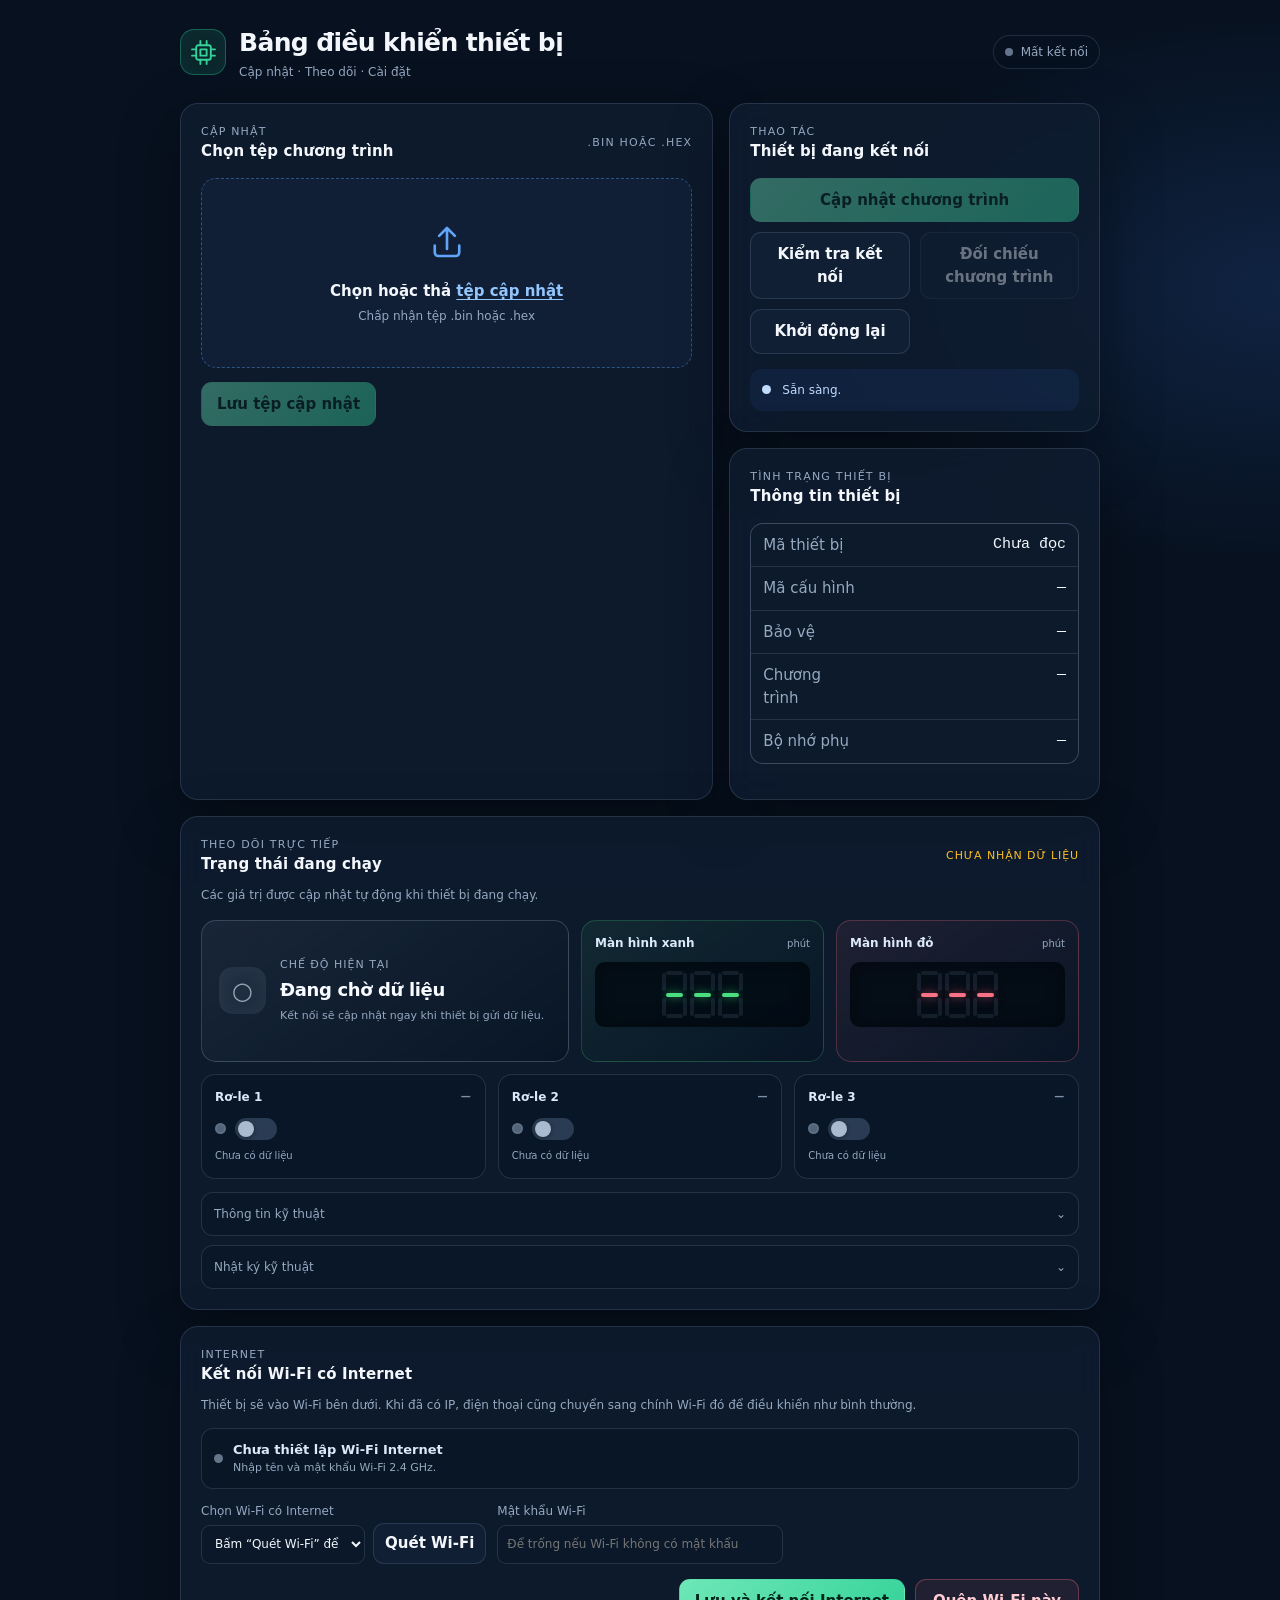
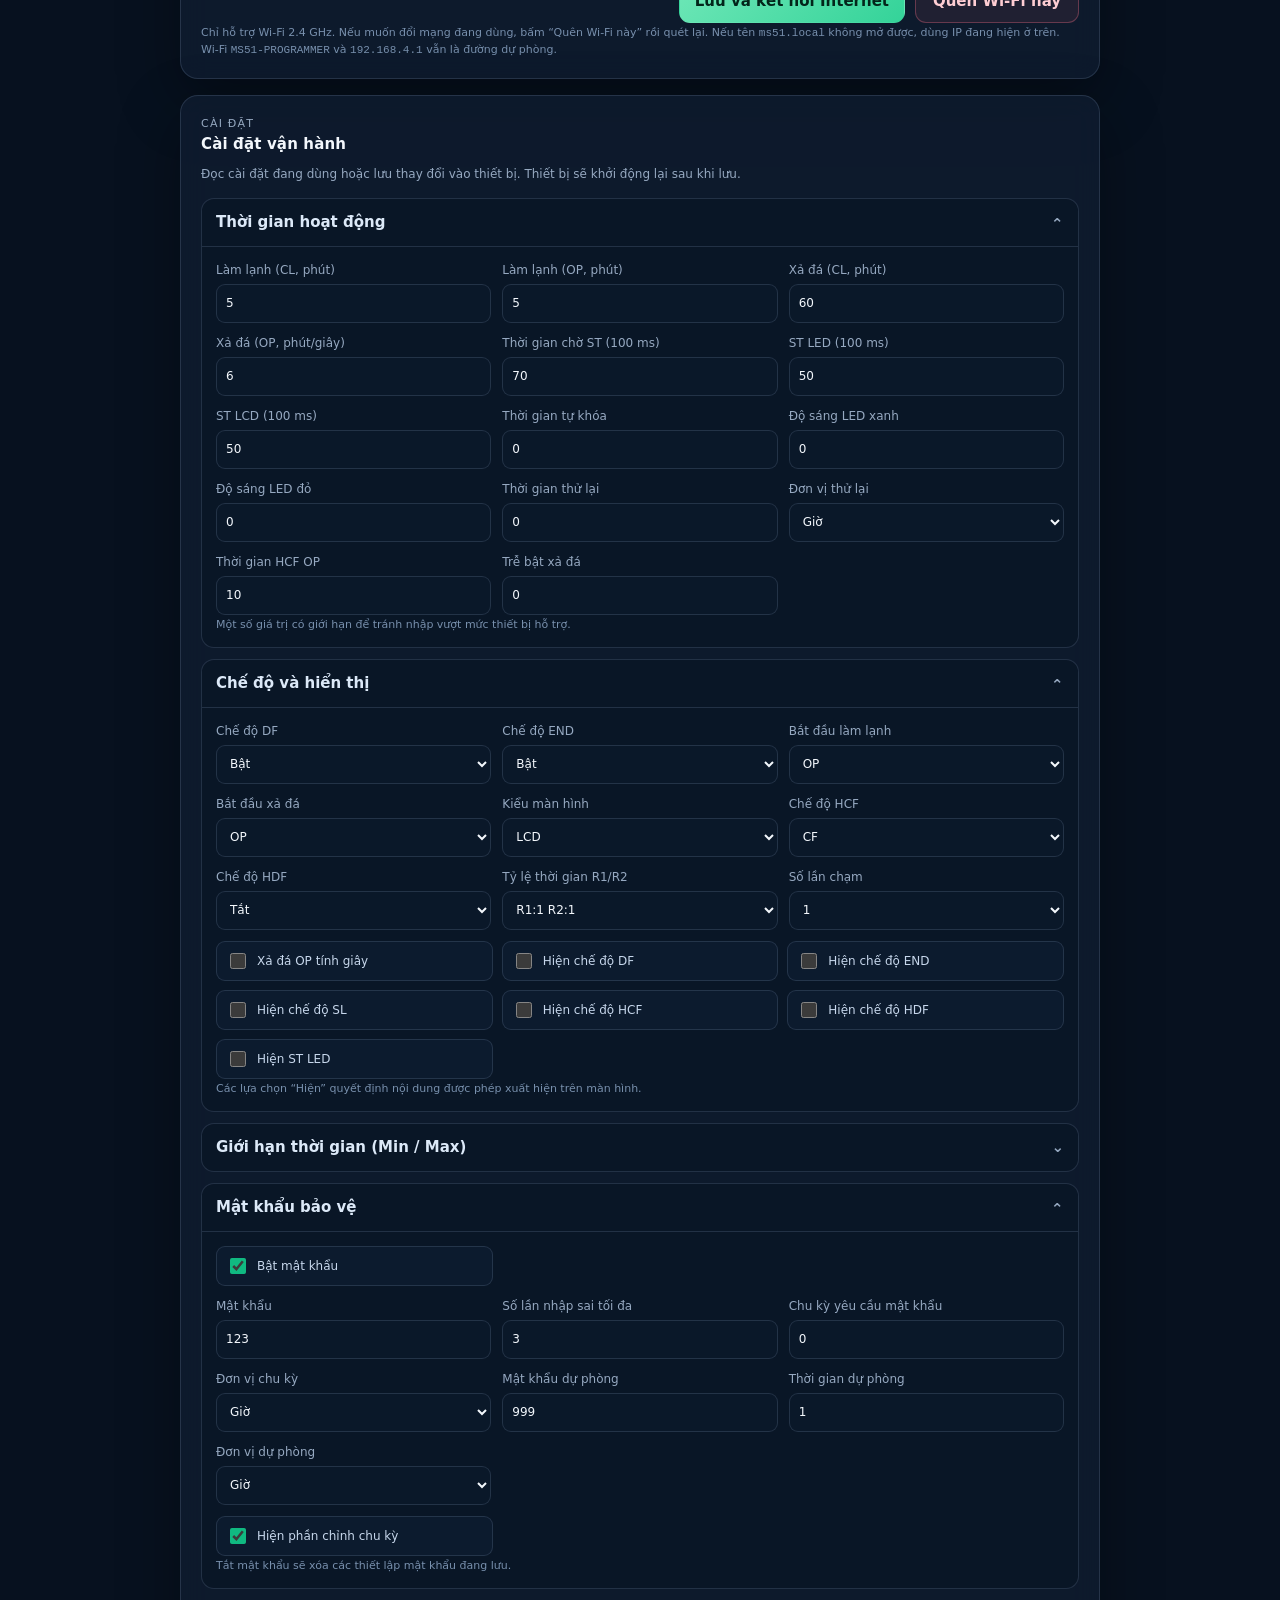
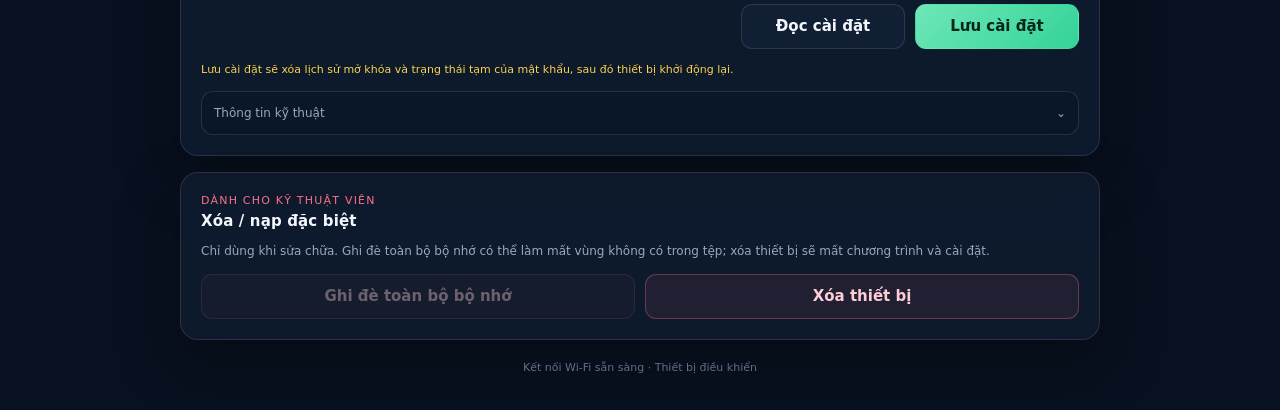
==== commit 1219520b: "Add native MS51 control app and Wi-Fi provisioning" ====
--- a/main/web/index.html
+++ b/main/web/index.html
@@ -364,6 +364,62 @@
       overflow-wrap: anywhere;
     }
 
+    .uplink-card { margin-top: 16px; }
+    .uplink-copy { margin: -5px 0 14px; color: var(--muted); font-size: 12px; }
+    .uplink-status {
+      display: flex;
+      align-items: center;
+      gap: 10px;
+      margin-bottom: 13px;
+      padding: 11px 12px;
+      border: 1px solid var(--line);
+      border-radius: 12px;
+      color: var(--muted);
+      background: rgba(8,21,36,.52);
+    }
+    .uplink-dot { width: 9px; height: 9px; flex: 0 0 auto; border-radius: 50%; background: #64748b; }
+    .uplink-status strong { display: block; color: #dce9f8; font-size: 13px; }
+    .uplink-status span:last-child { display: block; margin-top: 1px; font-size: 11px; }
+    .uplink-status[data-state="connecting"] .uplink-dot { background: var(--warning); box-shadow: 0 0 0 4px rgba(251,191,36,.12); }
+    .uplink-status[data-state="connected"] .uplink-dot { background: var(--primary); box-shadow: 0 0 0 4px rgba(52,211,153,.12); }
+    .uplink-status[data-state="failed"] .uplink-dot { background: var(--danger); box-shadow: 0 0 0 4px rgba(251,113,133,.12); }
+    .uplink-status[data-state="connected"] strong { color: #b8f7dc; }
+    .uplink-status[data-state="failed"] strong { color: #fecdd3; }
+    .uplink-fields { grid-template-columns: minmax(0, 1fr) minmax(0, 1fr); }
+    .uplink-picker { display: grid; grid-template-columns: minmax(0, 1fr) auto; align-items: end; gap: 8px; }
+    .uplink-picker .btn { min-height: 39px; padding: 8px 11px; white-space: nowrap; }
+    .uplink-actions { justify-content: flex-start; }
+    .lan-access {
+      margin: 0 0 13px;
+      padding: 12px;
+      border: 1px solid rgba(52,211,153,.35);
+      border-radius: 12px;
+      color: #cce8dd;
+      background: rgba(6,78,59,.17);
+    }
+    .lan-access[hidden] { display: none; }
+    .lan-access strong { display: block; color: #b8f7dc; font-size: 13px; }
+    .lan-access > span { display: block; margin-top: 3px; color: var(--muted); font-size: 11px; }
+    .lan-addresses { display: grid; gap: 7px; margin-top: 10px; }
+    .lan-address {
+      display: grid;
+      grid-template-columns: 92px minmax(0, 1fr) auto;
+      align-items: center;
+      gap: 8px;
+      min-width: 0;
+      font-size: 11px;
+    }
+    .lan-address > span { color: var(--muted); }
+    .lan-address a, .lan-address code {
+      min-width: 0;
+      overflow: hidden;
+      color: #dce9f8;
+      font: 12px/1.35 ui-monospace, SFMono-Regular, Consolas, monospace;
+      overflow-wrap: anywhere;
+    }
+    .lan-address a { color: #8be7bf; }
+    .copy-address { min-height: 29px; padding: 5px 8px; font-size: 11px; }
+
     .config-card { margin-top: 16px; }
     .config-copy { margin: -5px 0 15px; color: var(--muted); font-size: 12px; }
     .config-copy code { color: #c7d7ec; }
@@ -675,6 +731,50 @@
         <summary>Nhật ký kỹ thuật</summary>
         <pre class="debug-log" id="debugLog">Đang chờ dữ liệu từ thiết bị…</pre>
       </details>
+    </section>
+
+    <section class="card uplink-card" id="uplinkCard" aria-labelledby="uplinkTitle">
+      <div class="card-head">
+        <div>
+          <div class="eyebrow">Internet</div>
+          <h2 id="uplinkTitle">Kết nối Wi-Fi có Internet</h2>
+        </div>
+      </div>
+      <p class="uplink-copy">Thiết bị sẽ vào Wi-Fi bên dưới. Khi đã có IP, điện thoại cũng chuyển sang chính Wi-Fi đó để điều khiển như bình thường.</p>
+      <div class="uplink-status" id="uplinkStatus" data-state="not_configured" role="status" aria-live="polite">
+        <span class="uplink-dot" aria-hidden="true"></span>
+        <div><strong id="uplinkState">Chưa thiết lập Wi-Fi Internet</strong><span id="uplinkDetails">Nhập tên và mật khẩu Wi-Fi 2.4 GHz.</span></div>
+      </div>
+      <div class="lan-access" id="lanAccess" hidden>
+        <strong>Địa chỉ điều khiển sau khi điện thoại đổi sang Wi-Fi này</strong>
+        <span>Sao chép một địa chỉ bên dưới, chuyển điện thoại sang cùng Wi-Fi, rồi mở địa chỉ đó.</span>
+        <div class="lan-addresses">
+          <div class="lan-address">
+            <span>Tên dễ nhớ</span>
+            <a id="lanHostname" href="http://ms51.local" target="_blank" rel="noopener">http://ms51.local</a>
+            <button class="btn copy-address" id="copyLanHostname" type="button">Sao chép</button>
+          </div>
+          <div class="lan-address">
+            <span>IP của thiết bị</span>
+            <code id="lanIp">Đang chờ IP…</code>
+            <button class="btn copy-address" id="copyLanIp" type="button">Sao chép</button>
+          </div>
+        </div>
+      </div>
+      <form id="uplinkForm" autocomplete="off">
+        <div class="field-grid uplink-fields">
+          <div class="uplink-picker">
+            <label class="field">Chọn Wi-Fi có Internet<select id="uplinkSsid" required><option value="">Bấm “Quét Wi-Fi” để tìm mạng</option></select></label>
+            <button class="btn" id="uplinkScan" type="button">Quét Wi-Fi</button>
+          </div>
+          <label class="field">Mật khẩu Wi-Fi<input id="uplinkPassword" type="password" maxlength="63" autocapitalize="none" autocomplete="new-password" spellcheck="false" placeholder="Để trống nếu Wi-Fi không có mật khẩu"></label>
+        </div>
+        <div class="config-actions uplink-actions">
+          <button class="btn primary" id="uplinkConnect" type="submit">Lưu và kết nối Internet</button>
+          <button class="btn danger" id="uplinkForget" type="button">Quên Wi-Fi này</button>
+        </div>
+      </form>
+      <p class="field-note">Chỉ hỗ trợ Wi-Fi 2.4 GHz. Nếu muốn đổi mạng đang dùng, bấm “Quên Wi-Fi này” rồi quét lại. Nếu tên <code>ms51.local</code> không mở được, dùng IP đang hiện ở trên. Wi-Fi <code>MS51-PROGRAMMER</code> và <code>192.168.4.1</code> vẫn là đường dự phòng.</p>
     </section>
 
     <section class="card config-card" id="runtimeConfigCard" aria-labelledby="runtimeConfigTitle">
@@ -831,7 +931,13 @@
         remove: $('#removeFile'), upload: $('#uploadBtn'), progress: $('#progress'),
         progressText: $('#progressText'), progressPct: $('#progressPct'), progressBar: $('#progressBar'),
         statusBox: $('#statusBox'), statusText: $('#statusText'), toast: $('#toast'),
-        wifiInfo: $('#wifiInfo'), dialog: $('#confirmDialog'), confirmForm: $('#confirmForm'),
+        wifiInfo: $('#wifiInfo'), uplinkForm: $('#uplinkForm'), uplinkSsid: $('#uplinkSsid'),
+        uplinkPassword: $('#uplinkPassword'), uplinkConnect: $('#uplinkConnect'),
+        uplinkScan: $('#uplinkScan'), uplinkForget: $('#uplinkForget'), uplinkStatus: $('#uplinkStatus'),
+        uplinkState: $('#uplinkState'), uplinkDetails: $('#uplinkDetails'),
+        lanAccess: $('#lanAccess'), lanHostname: $('#lanHostname'), lanIp: $('#lanIp'),
+        copyLanHostname: $('#copyLanHostname'), copyLanIp: $('#copyLanIp'),
+        dialog: $('#confirmDialog'), confirmForm: $('#confirmForm'),
         confirmTitle: $('#confirmTitle'), confirmMessage: $('#confirmMessage'),
         confirmInput: $('#confirmInput'), confirmBtn: $('#confirmBtn'),
         debugState: $('#debugState'), debugVars: $('#debugVars'), debugLog: $('#debugLog'),
@@ -844,7 +950,7 @@
         runtimeConfigSave: $('#runtimeConfigSave'), cfgPinEnable: $('#cfgPinEnable')
       };
 
-      const state = { file: null, crc32: null, selectedUploaded: false, uploadedGeneration: 0, serverImage: null, imageReady: false, busy: false, localBusy: false, pendingDanger: null };
+      const state = { file: null, crc32: null, selectedUploaded: false, uploadedGeneration: 0, serverImage: null, imageReady: false, busy: false, localBusy: false, uplinkBusy: false, uplinkScanBusy: false, uplinkKnownSsid: '', pendingDanger: null };
       let toastTimer;
 
       const crcTable = (() => {
@@ -906,6 +1012,11 @@
           els.runtimeConfigRead.disabled = controlsLocked;
           els.runtimeConfigSave.disabled = controlsLocked;
           syncPinControls();
+        }
+        if (els.uplinkForm) {
+          els.uplinkForm.querySelectorAll('input, select, button').forEach((control) => {
+            control.disabled = controlsLocked || state.uplinkBusy || state.uplinkScanBusy;
+          });
         }
       }
 
@@ -1507,12 +1618,205 @@
         }
       }
 
+      function findUplinkOption(ssid) {
+        return Array.from(els.uplinkSsid.options).find((option) => option.value === ssid) || null;
+      }
+
+      function ensureUplinkOption(ssid, label = ssid) {
+        if (!ssid) return null;
+        let option = findUplinkOption(ssid);
+        if (!option) {
+          option = document.createElement('option');
+          option.value = ssid;
+          option.textContent = label;
+          els.uplinkSsid.append(option);
+        }
+        return option;
+      }
+
+      function renderScanResults(networks) {
+        const previous = els.uplinkSsid.value || state.uplinkKnownSsid;
+        const fragment = document.createDocumentFragment();
+        const placeholder = document.createElement('option');
+        placeholder.value = '';
+        placeholder.textContent = networks.length ? 'Chọn Wi-Fi có Internet' : 'Không tìm thấy Wi-Fi gần đây';
+        fragment.append(placeholder);
+        for (const network of networks) {
+          if (!network || !network.ssid) continue;
+          const option = document.createElement('option');
+          option.value = String(network.ssid);
+          const rssi = Number(network.rssi);
+          const signal = Number.isFinite(rssi) ? `${rssi} dBm` : 'Sóng không rõ';
+          option.textContent = `${network.ssid} · ${signal} · ${network.auth || 'Bảo mật'}`;
+          fragment.append(option);
+        }
+        els.uplinkSsid.replaceChildren(fragment);
+        if (previous && findUplinkOption(previous)) els.uplinkSsid.value = previous;
+      }
+
+      function renderUplink(uplink) {
+        const info = uplink || {};
+        const stateName = String(info.state || (info.configured ? 'connecting' : 'not_configured'));
+        const ssid = String(info.ssid || '');
+        const lanIp = String(info.ip || '');
+        const hostname = String(info.hostname || 'ms51.local');
+        const hostnameUrl = `http://${hostname}`;
+        const lanIpUrl = lanIp ? `http://${lanIp}` : '';
+        const hasInternet = Boolean(info.nat_enabled && info.dns_ready);
+        let title = 'Chưa thiết lập Wi-Fi Internet';
+        let details = 'Nhập tên và mật khẩu Wi-Fi 2.4 GHz.';
+
+        if (stateName === 'connecting') {
+          title = 'Đang kết nối Wi-Fi Internet';
+          details = ssid ? `Đang tìm ${ssid}…` : 'Đang chuẩn bị kết nối…';
+        } else if (stateName === 'connected') {
+          title = hasInternet ? 'Đã có Internet' : 'Đã kết nối Wi-Fi, đang chuẩn bị Internet';
+          const parts = [];
+          if (ssid) parts.push(ssid);
+          if (info.ip) parts.push(`IP ${info.ip}`);
+          if (Number.isFinite(Number(info.rssi)) && Number(info.rssi) !== 0) parts.push(`${info.rssi} dBm`);
+          details = parts.join(' · ') || 'Đang nhận thông tin mạng…';
+        } else if (stateName === 'failed') {
+          title = 'Không thể kết nối Wi-Fi Internet';
+          details = ssid ? `Kiểm tra lại ${ssid}, mật khẩu và sóng Wi-Fi.` : 'Kiểm tra tên Wi-Fi và mật khẩu.';
+        }
+
+        els.uplinkStatus.dataset.state = stateName;
+        els.uplinkState.textContent = title;
+        els.uplinkDetails.textContent = details;
+
+        const canUseLan = stateName === 'connected' && Boolean(lanIpUrl);
+        els.lanAccess.hidden = !canUseLan;
+        if (canUseLan) {
+          els.lanHostname.href = hostnameUrl;
+          els.lanHostname.textContent = hostnameUrl;
+          els.lanIp.textContent = lanIpUrl;
+          els.copyLanHostname.dataset.address = hostnameUrl;
+          els.copyLanIp.dataset.address = lanIpUrl;
+        }
+
+        if (ssid && document.activeElement !== els.uplinkSsid) {
+          ensureUplinkOption(ssid, `${ssid} · Wi-Fi đang lưu`);
+          if (!els.uplinkSsid.value) els.uplinkSsid.value = ssid;
+        } else if (!info.configured && state.uplinkKnownSsid &&
+                   els.uplinkSsid.value === state.uplinkKnownSsid &&
+                   document.activeElement !== els.uplinkSsid) {
+          els.uplinkSsid.value = '';
+        }
+        state.uplinkKnownSsid = ssid;
+      }
+
+      function copyAddress(value) {
+        if (!value) return;
+        const copied = () => toast(`Đã sao chép ${value}`);
+        const fallback = () => {
+          const input = document.createElement('textarea');
+          input.value = value;
+          input.setAttribute('readonly', '');
+          input.style.position = 'fixed';
+          input.style.opacity = '0';
+          document.body.append(input);
+          input.select();
+          try {
+            if (document.execCommand('copy')) copied();
+            else toast('Không thể sao chép tự động. Hãy ghi lại địa chỉ trên màn hình.', true);
+          } catch (_) {
+            toast('Không thể sao chép tự động. Hãy ghi lại địa chỉ trên màn hình.', true);
+          }
+          input.remove();
+        };
+        if (navigator.clipboard && window.isSecureContext) {
+          navigator.clipboard.writeText(value).then(copied, fallback);
+        } else {
+          fallback();
+        }
+      }
+
+      async function scanUplinkNetworks() {
+        if (state.uplinkScanBusy || state.uplinkBusy || state.busy || state.localBusy) return;
+        state.uplinkScanBusy = true;
+        els.uplinkScan.textContent = 'Đang quét…';
+        updateButtons();
+        try {
+          const data = await api('/api/uplink/scan');
+          const networks = Array.isArray(data.networks) ? data.networks : [];
+          renderScanResults(networks);
+          toast(networks.length ? `Đã tìm thấy ${networks.length} Wi-Fi.` : 'Không tìm thấy Wi-Fi gần đây.', !networks.length);
+        } catch (error) {
+          toast(error.message, true);
+        } finally {
+          state.uplinkScanBusy = false;
+          els.uplinkScan.textContent = 'Quét Wi-Fi';
+          updateButtons();
+        }
+      }
+
+      async function saveUplink(event) {
+        event.preventDefault();
+        if (state.uplinkBusy || state.busy || state.localBusy) return;
+        const ssid = els.uplinkSsid.value;
+        const password = els.uplinkPassword.value;
+        if (!ssid || ssid.length > 32) return toast('Tên Wi-Fi phải có từ 1 đến 32 ký tự.', true);
+        if (password && (password.length < 8 || password.length > 63)) {
+          return toast('Mật khẩu Wi-Fi để trống hoặc dài từ 8 đến 63 ký tự.', true);
+        }
+
+        state.uplinkBusy = true;
+        updateButtons();
+        try {
+          const data = await api('/api/uplink', {
+            method: 'POST', headers: { 'Content-Type': 'application/json' },
+            body: JSON.stringify({ action: 'connect', ssid, password })
+          });
+          els.uplinkPassword.value = '';
+          toast(data.message || 'Đang kết nối Wi-Fi Internet.');
+          els.uplinkStatus.dataset.state = 'connecting';
+          els.uplinkState.textContent = 'Đang kết nối Wi-Fi Internet';
+          els.uplinkDetails.textContent = `Đang tìm ${ssid}…`;
+        } catch (error) {
+          toast(error.message, true);
+        } finally {
+          state.uplinkBusy = false;
+          updateButtons();
+          setTimeout(refreshStatus, 250);
+        }
+      }
+
+      async function forgetUplink() {
+        if (state.uplinkBusy || state.busy || state.localBusy) return;
+        state.uplinkBusy = true;
+        updateButtons();
+        try {
+          const data = await api('/api/uplink', {
+            method: 'POST', headers: { 'Content-Type': 'application/json' },
+            body: JSON.stringify({ action: 'forget' })
+          });
+          els.uplinkPassword.value = '';
+          els.uplinkSsid.value = '';
+          toast(data.message || 'Đã quên Wi-Fi Internet.');
+        } catch (error) {
+          toast(error.message, true);
+        } finally {
+          state.uplinkBusy = false;
+          updateButtons();
+          setTimeout(refreshStatus, 250);
+        }
+      }
+
       async function refreshStatus() {
         if (state.localBusy) return;
         try {
           const data = await api('/api/status');
           setOnline(true);
-          if (data.wifi) els.wifiInfo.textContent = data.wifi.ip ? `Kết nối Wi-Fi sẵn sàng · ${data.wifi.ip}` : 'Kết nối Wi-Fi sẵn sàng';
+          if (data.wifi) {
+            const uplink = data.wifi.uplink;
+            const sharing = uplink && uplink.state === 'connected' &&
+              uplink.nat_enabled && uplink.dns_ready;
+            els.wifiInfo.textContent = sharing && uplink.ip
+              ? `Wi-Fi ngoài · ${uplink.ip} · Wi-Fi dự phòng ${data.wifi.ip}`
+              : (data.wifi.ip ? `Wi-Fi dự phòng · ${data.wifi.ip}` : 'Kết nối Wi-Fi sẵn sàng');
+            renderUplink(uplink);
+          }
           renderImage(data.image);
           if (data.busy) {
             state.busy = true;
@@ -1537,6 +1841,11 @@
       els.runtimeConfigRead.addEventListener('click', loadRuntimeConfig);
       els.runtimeConfigSave.addEventListener('click', saveRuntimeConfig);
       els.cfgPinEnable.addEventListener('change', syncPinControls);
+      els.uplinkScan.addEventListener('click', scanUplinkNetworks);
+      els.uplinkForm.addEventListener('submit', saveUplink);
+      els.uplinkForget.addEventListener('click', forgetUplink);
+      els.copyLanHostname.addEventListener('click', () => copyAddress(els.copyLanHostname.dataset.address));
+      els.copyLanIp.addEventListener('click', () => copyAddress(els.copyLanIp.dataset.address));
       ['dragenter', 'dragover'].forEach(name => els.dropzone.addEventListener(name, event => { event.preventDefault(); els.dropzone.classList.add('drag'); }));
       ['dragleave', 'drop'].forEach(name => els.dropzone.addEventListener(name, event => { event.preventDefault(); els.dropzone.classList.remove('drag'); }));
       els.dropzone.addEventListener('drop', event => selectFile(event.dataTransfer.files[0]));
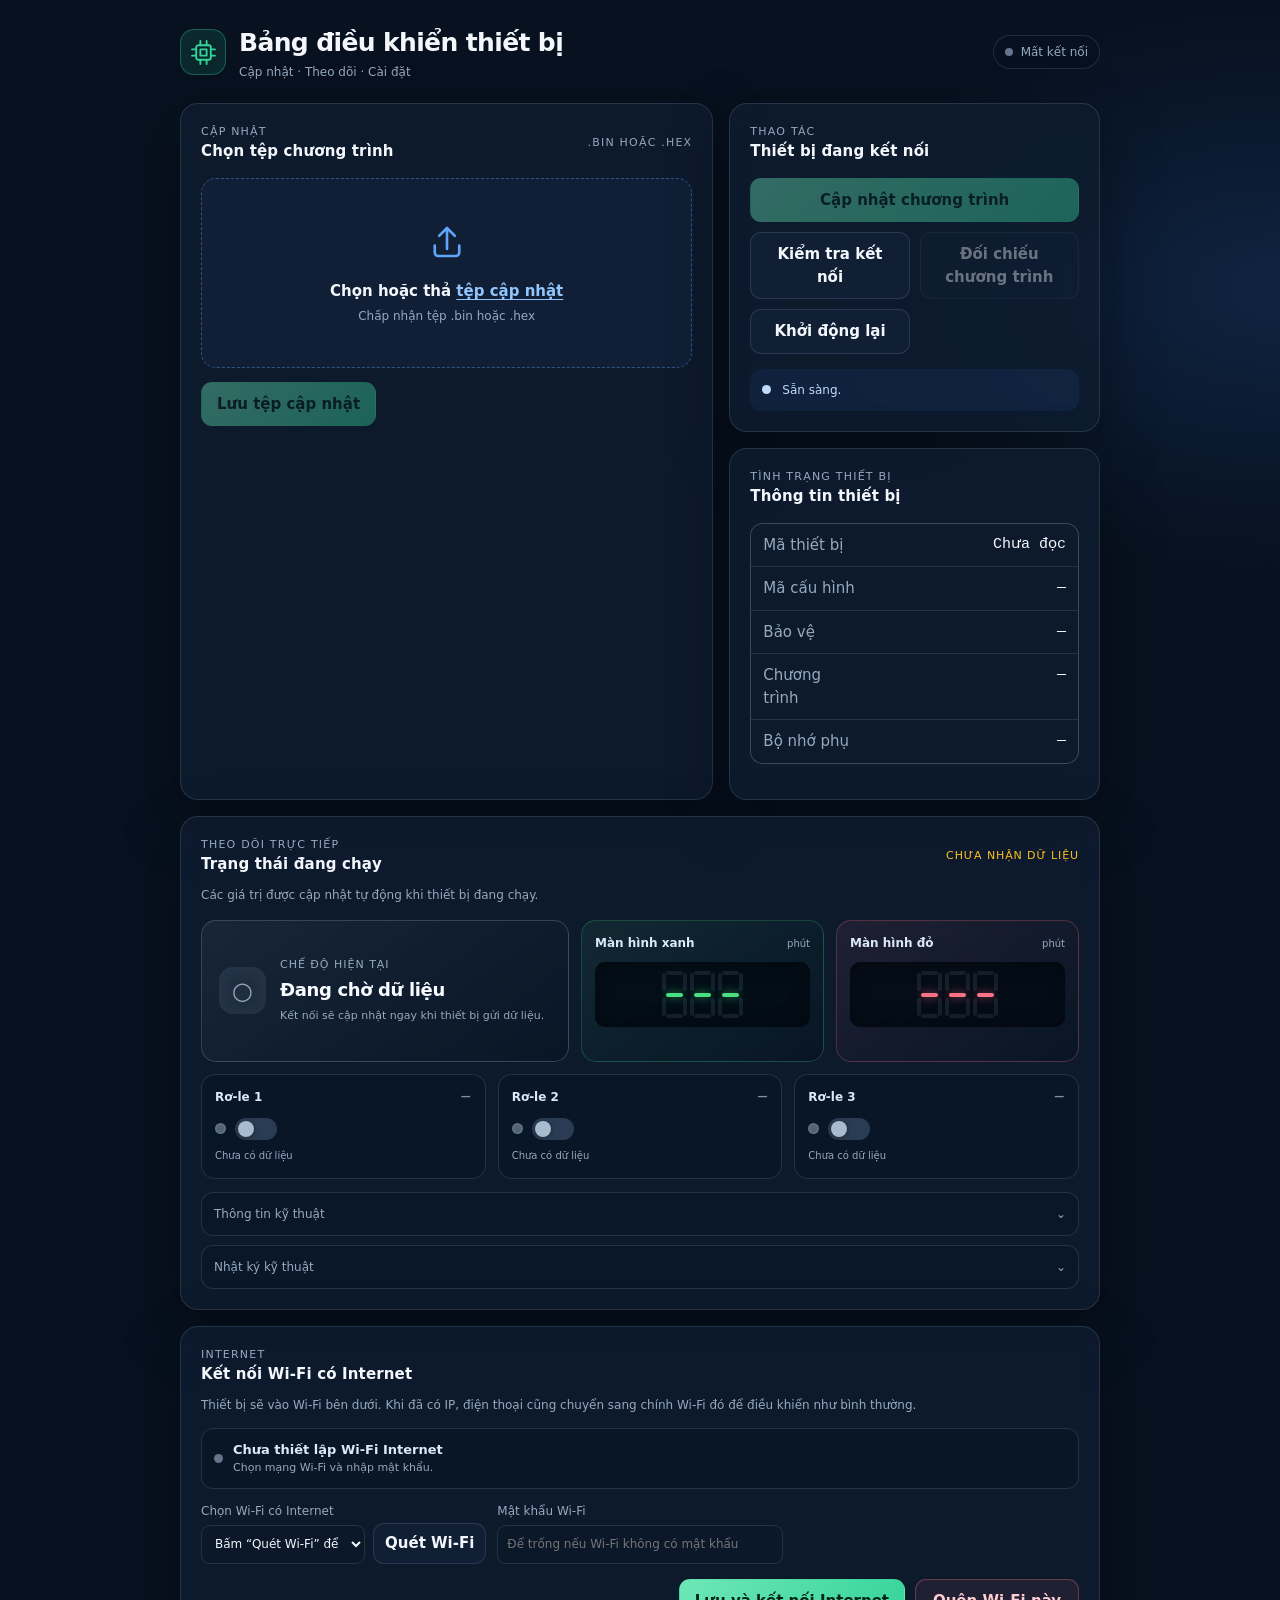
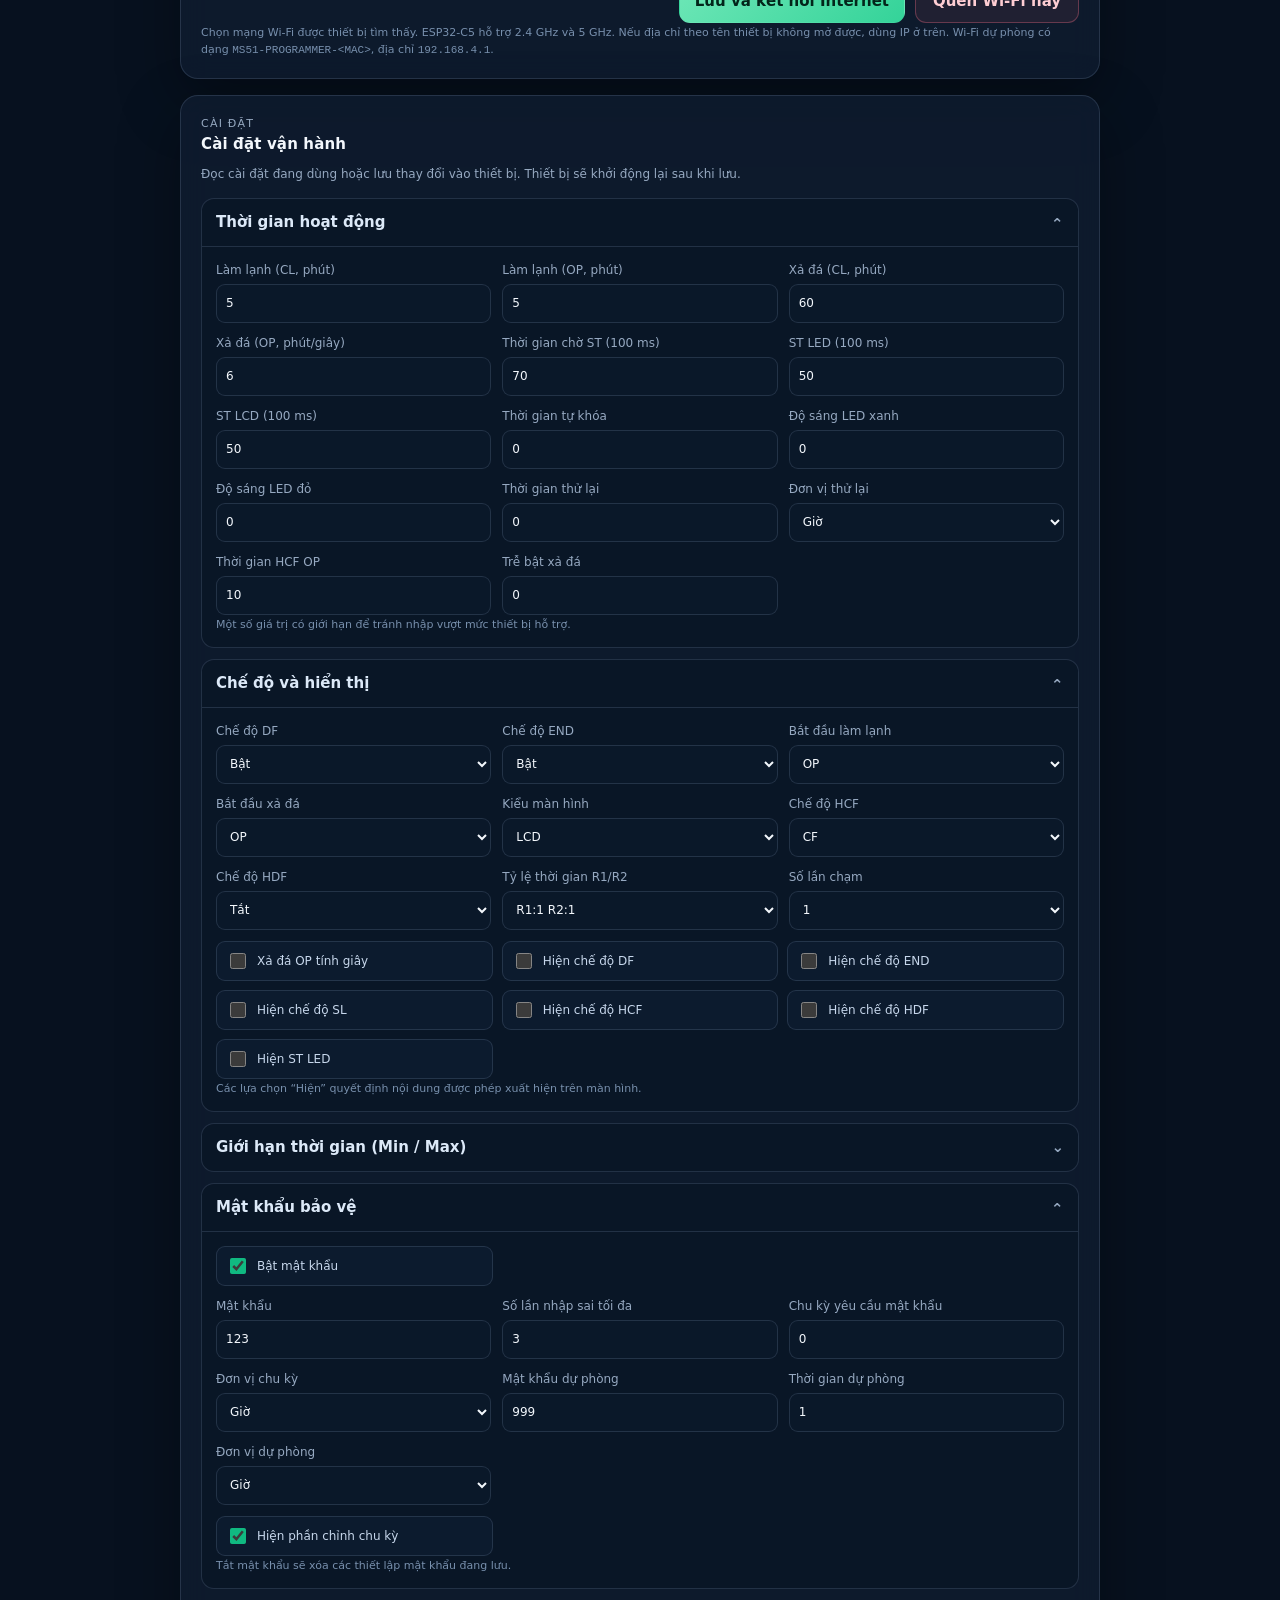
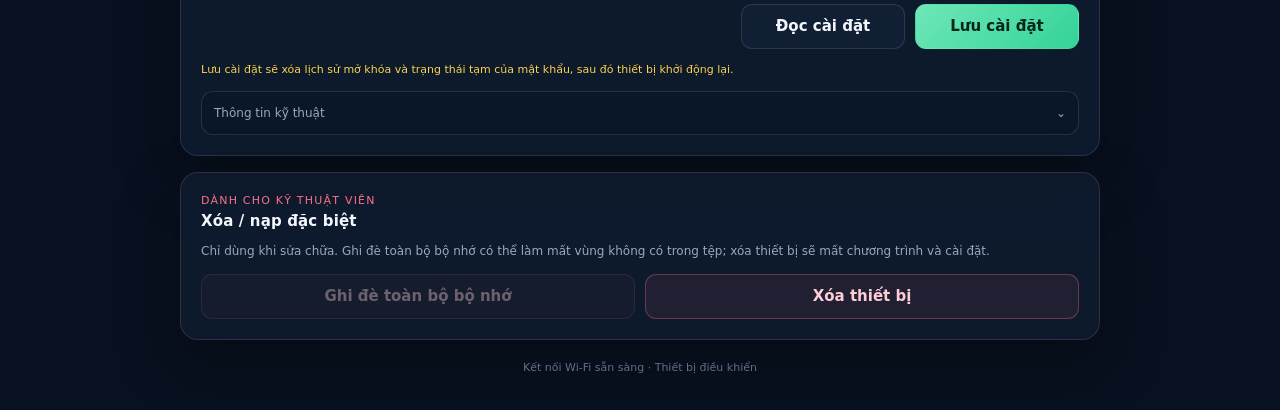
==== commit 7ed4fb4e: "Add MS51 Connect 2.2 local accounts and multi-device pairing Add MAC-based Wi-Fi identities, per-dev" ====
--- a/main/web/index.html
+++ b/main/web/index.html
@@ -743,7 +743,7 @@
       <p class="uplink-copy">Thiết bị sẽ vào Wi-Fi bên dưới. Khi đã có IP, điện thoại cũng chuyển sang chính Wi-Fi đó để điều khiển như bình thường.</p>
       <div class="uplink-status" id="uplinkStatus" data-state="not_configured" role="status" aria-live="polite">
         <span class="uplink-dot" aria-hidden="true"></span>
-        <div><strong id="uplinkState">Chưa thiết lập Wi-Fi Internet</strong><span id="uplinkDetails">Nhập tên và mật khẩu Wi-Fi 2.4 GHz.</span></div>
+        <div><strong id="uplinkState">Chưa thiết lập Wi-Fi Internet</strong><span id="uplinkDetails">Chọn mạng Wi-Fi và nhập mật khẩu.</span></div>
       </div>
       <div class="lan-access" id="lanAccess" hidden>
         <strong>Địa chỉ điều khiển sau khi điện thoại đổi sang Wi-Fi này</strong>
@@ -751,7 +751,7 @@
         <div class="lan-addresses">
           <div class="lan-address">
             <span>Tên dễ nhớ</span>
-            <a id="lanHostname" href="http://ms51.local" target="_blank" rel="noopener">http://ms51.local</a>
+            <a id="lanHostname" href="#" target="_blank" rel="noopener">Đang nhận địa chỉ…</a>
             <button class="btn copy-address" id="copyLanHostname" type="button">Sao chép</button>
           </div>
           <div class="lan-address">
@@ -774,7 +774,7 @@
           <button class="btn danger" id="uplinkForget" type="button">Quên Wi-Fi này</button>
         </div>
       </form>
-      <p class="field-note">Chỉ hỗ trợ Wi-Fi 2.4 GHz. Nếu muốn đổi mạng đang dùng, bấm “Quên Wi-Fi này” rồi quét lại. Nếu tên <code>ms51.local</code> không mở được, dùng IP đang hiện ở trên. Wi-Fi <code>MS51-PROGRAMMER</code> và <code>192.168.4.1</code> vẫn là đường dự phòng.</p>
+      <p class="field-note">Chọn mạng Wi-Fi được thiết bị tìm thấy. ESP32-C5 hỗ trợ 2.4 GHz và 5 GHz. Nếu địa chỉ theo tên thiết bị không mở được, dùng IP ở trên. Wi-Fi dự phòng có dạng <code>MS51-PROGRAMMER-&lt;MAC&gt;</code>, địa chỉ <code>192.168.4.1</code>.</p>
     </section>
 
     <section class="card config-card" id="runtimeConfigCard" aria-labelledby="runtimeConfigTitle">
@@ -1654,23 +1654,23 @@
         if (previous && findUplinkOption(previous)) els.uplinkSsid.value = previous;
       }
 
-      function renderUplink(uplink) {
+      function renderUplink(uplink, internet) {
         const info = uplink || {};
         const stateName = String(info.state || (info.configured ? 'connecting' : 'not_configured'));
         const ssid = String(info.ssid || '');
         const lanIp = String(info.ip || '');
-        const hostname = String(info.hostname || 'ms51.local');
+        const hostname = String(info.hostname || lanIp);
         const hostnameUrl = `http://${hostname}`;
         const lanIpUrl = lanIp ? `http://${lanIp}` : '';
-        const hasInternet = Boolean(info.nat_enabled && info.dns_ready);
+        const hasInternet = internet && internet.state === 'online' && Number(internet.checked_age_ms) >= 0 && Number(internet.checked_age_ms) <= 90000;
         let title = 'Chưa thiết lập Wi-Fi Internet';
-        let details = 'Nhập tên và mật khẩu Wi-Fi 2.4 GHz.';
+        let details = 'Chọn mạng Wi-Fi và nhập mật khẩu.';
 
         if (stateName === 'connecting') {
           title = 'Đang kết nối Wi-Fi Internet';
           details = ssid ? `Đang tìm ${ssid}…` : 'Đang chuẩn bị kết nối…';
         } else if (stateName === 'connected') {
-          title = hasInternet ? 'Đã có Internet' : 'Đã kết nối Wi-Fi, đang chuẩn bị Internet';
+          title = hasInternet ? 'Đã có Internet' : 'Đã kết nối Wi-Fi · Chưa xác nhận Internet';
           const parts = [];
           if (ssid) parts.push(ssid);
           if (info.ip) parts.push(`IP ${info.ip}`);
@@ -1815,7 +1815,7 @@
             els.wifiInfo.textContent = sharing && uplink.ip
               ? `Wi-Fi ngoài · ${uplink.ip} · Wi-Fi dự phòng ${data.wifi.ip}`
               : (data.wifi.ip ? `Wi-Fi dự phòng · ${data.wifi.ip}` : 'Kết nối Wi-Fi sẵn sàng');
-            renderUplink(uplink);
+            renderUplink(uplink, data.internet);
           }
           renderImage(data.image);
           if (data.busy) {
